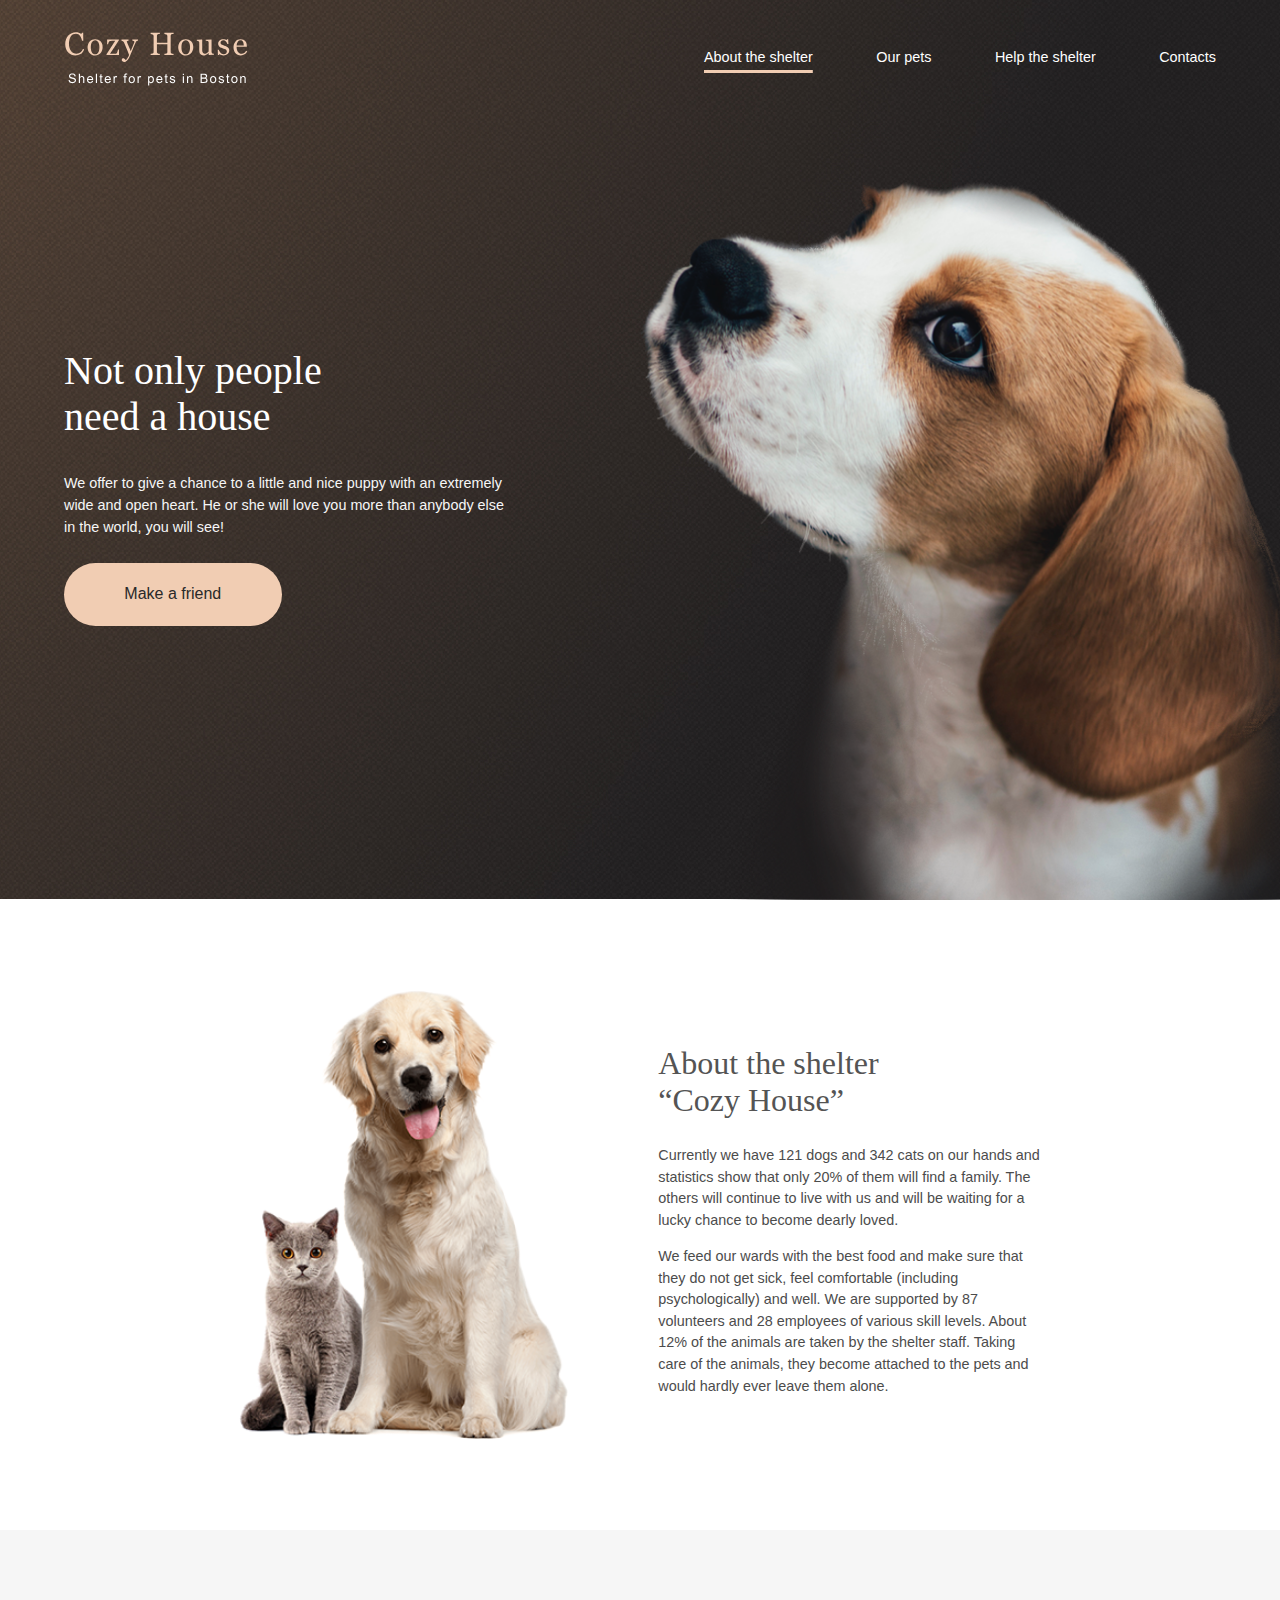
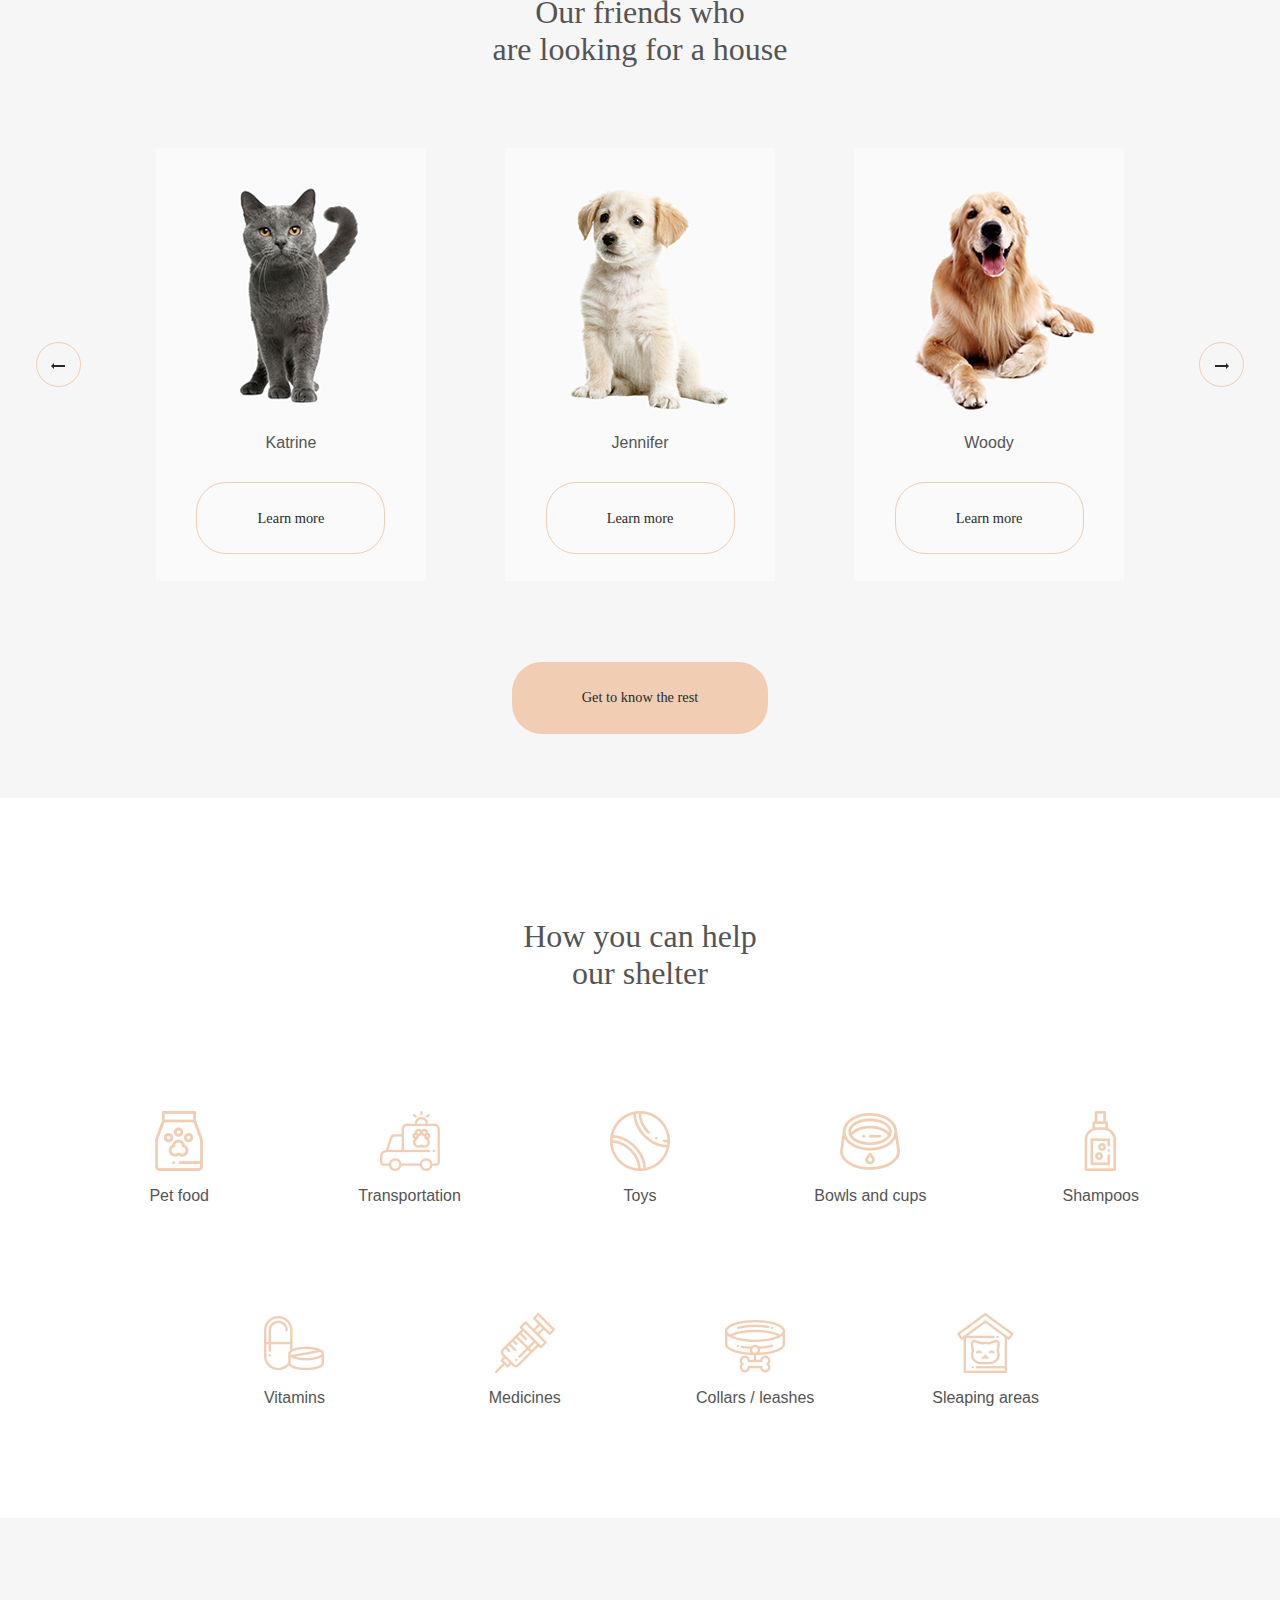
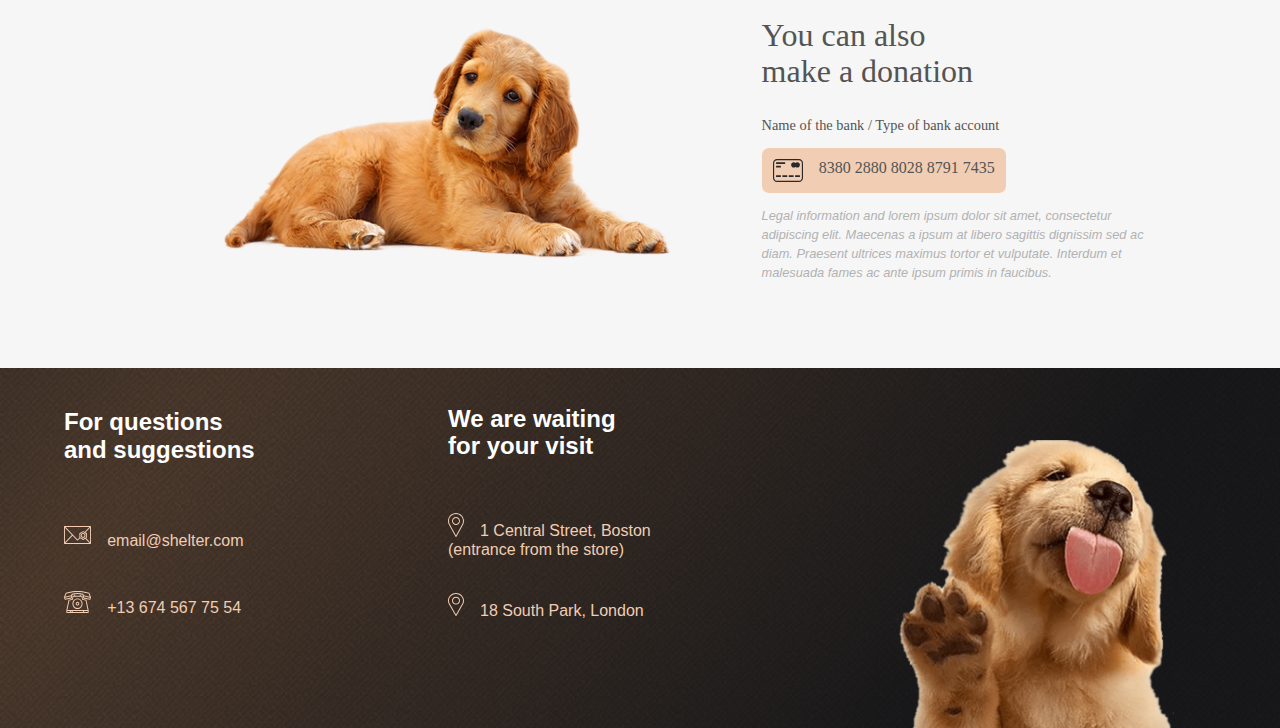
==== index.html @ ba0313e9 "feat: add page pet (Sun, Mar 26, 14:10:00 PM)" ====
<!DOCTYPE html>
<html lang="ru">

<head>
    <meta charset="UTF-8">
    <meta http-equiv="X-UA-Compatible" content="IE=edge">
    <meta name="viewport" content="width=device-width, initial-scale=1.0">
    <link rel="stylesheet" href="assets/style/normalize.css">
    <link rel="stylesheet" type="text/css" href="assets/style/style.css">
    <title>Shelter</title>
</head>

<body>
    <main class="main">
        <section class="main__section main__banner">
            <nav class="nav">
                <div class="nav__logo">
                    <object type="image/svg+xml" data="assets/img/Logo.svg" class="nav_img">
                        <img src="assets/img/Logo.png" alt="logo">
                    </object>
                </div>
                <div class="nav__menu_container">
                    <a class="nav__menu nav__menu_active" href="#about">About the shelter</a>
                    <a class="nav__menu" href="#pets">Our pets</a>
                    <a class="nav__menu" href="#help">Help the shelter</a>
                    <a class="nav__menu" href="#contacts">Contacts</a>
                </div>
            </nav>
            <img src="assets/img/start-screen-puppy.png" class="main__img_puppy" alt="puppy">
            <div class="main__banner_info">
                <h2 class="main__banner_title">Not only people <br>need a house</h2>
                <p class="main__banner_text">We offer to give a chance to a little and nice puppy with an extremely wide
                    and open heart. He or she will love you more than anybody else in the world, you will see!</p>
                <button class="main__banner_button">Make a friend</button>
            </div>
        </section>
        <section class="main__section main__about" id="about">
            <img src="assets/img/about-pets.png" class="main__img_pets" alt="pets">
            <div class="main__about_info">
                <h2 class="main__title main__about_title">About the shelter <br>“Cozy House”</h2>
                <p class="main__about_text">Currently we have 121 dogs and 342 cats on our hands and statistics show
                    that only 20% of them will find a family. The others will continue to live with us and will be
                    waiting for a lucky chance to become dearly loved.</p>
                <p class="main__about_text">We feed our wards with the best food and make sure that they do not get
                    sick, feel comfortable (including psychologically) and well. We are supported by 87 volunteers and
                    28 employees of various skill levels. About 12% of the animals are taken by the shelter staff.
                    Taking care of the animals, they become attached to the pets and would hardly ever leave them alone.
                </p>
            </div>
        </section>
        <section class="main__section main__friends" id="pets">
            <h2 class="main__title main__friends_title">Our friends who <br>are looking for a house</h2>
            <div class="main__friends_container">
                <button class="main__friends_arrow"><img src="assets/img/Arrow_left.svg" alt="arrow"></button>
                <div class="main__friends_card">
                    <img src="assets/img/pets-katrine.png" class="main__friends_img" alt="pet">
                    <p class="main__friends_name">Katrine</p>
                    <button class="main__friends_card_button">Learn more</button>
                </div>
                <div class="main__friends_card">
                    <img src="assets/img/pets-jennifer.png" class="main__friends_img" alt="pet">
                    <p class="main__friends_name">Jennifer</p>
                    <button class="main__friends_card_button">Learn more</button>
                </div>
                <div class="main__friends_card">
                    <img src="assets/img/pets-woody.png" class="main__friends_img" alt="pet">
                    <p class="main__friends_name">Woody</p>
                    <button class="main__friends_card_button">Learn more</button>
                </div>
                <button class="main__friends_arrow"><img src="assets/img/Arrow_right.svg" alt="arrow"></button>
            </div>
            <button class="main__friends_button">Get to know the rest</button>
        </section>
        <section class="main__section main__help" id="help">
            <h2 class="main__title main__help_title">How you can help <br>our shelter</h2>
            <div class="main__help_container">
                <div class="main__help_card">
                    <img src="assets/img/icon-pet-food.png" class="main__img_card" alt="icon">
                    <p>Pet food</p>
                </div>
                <div class="main__help_card">
                    <img src="assets/img/icon-transportation.png" class="main__img_card" alt="icon">
                    <p>Transportation</p>
                </div>
                <div class="main__help_card">
                    <img src="assets/img/icon-toys.png" class="main__img_card" alt="icon">
                    <p>Toys</p>
                </div>
                <div class="main__help_card">
                    <img src="assets/img/icon-bowls-and-cups.png" class="main__img_card" alt="icon">
                    <p>Bowls and cups</p>
                </div>
                <div class="main__help_card">
                    <img src="assets/img/icon-shampoos.png" class="main__img_card" alt="icon">
                    <p>Shampoos</p>
                </div>
                <div class="main__help_card">
                    <img src="assets/img/icon-vitamins.png" class="main__img_card" alt="icon">
                    <p>Vitamins</p>
                </div>
                <div class="main__help_card">
                    <img src="assets/img/medicines.png" class="main__img_card" alt="icon">
                    <p>Medicines</p>
                </div>
                <div class="main__help_card">
                    <img src="assets/img/collars-or-leashes.png" class="main__img_card" alt="icon">
                    <p>Collars / leashes</p>
                </div>
                <div class="main__help_card">
                    <img src="assets/img/sleeping-area.png" class="main__img_card" alt="icon">
                    <p>Sleaping areas</p>
                </div>
            </div>
        </section>
        <section class="main__section main__donation">
            <img src="assets/img/donation-dog.png" class="main__donation_img" alt="puppy">
            <div class="main__donation_info">
                <h2 class="main__title main__donation_title">You can also <br>make a donation</h2>
                <p class="main__donation_bank-info">Name of the bank / Type of bank account</p>
                <button class="main__donation_button"><img src="assets/img/credit-card.svg"
                        class="main__donation_button_img">8380 2880 8028 8791 7435</button>
                <p class="main__donation_text">Legal information and lorem ipsum dolor sit amet, consectetur adipiscing
                    elit. Maecenas a ipsum at libero sagittis dignissim sed ac diam. Praesent ultrices maximus tortor et
                    vulputate. Interdum et malesuada fames ac ante ipsum primis in faucibus.</p>
            </div>
        </section>

    </main>
    <footer class="footer" id="contacts">
        <div class="footer__container">
            <div class="footer__contacts">
                <h2 class="footer__title">For questions <br>and suggestions</h2>
                <div class="footer__contacts_email"><img src="assets/img/icon-email.svg" class="footer__icon"
                        alt="icon">email@shelter.com</div>
                <div class="footer__contacts_phone"><img src="assets/img/icon-phone.svg" class="footer__icon"
                        alt="icon">+13 674 567 75 54</div>
            </div>
            <div class="footer__address">
                <h2 class="footer__title">We are waiting <br>for your visit</h2>
                <div class="footer__address_email"><img src="assets/img/icon-marker.svg" class="footer__icon_marker"
                        alt="icon">1 Central Street, Boston <br>(entrance from the store)</div>
                <div class="footer__address_phone"><img src="assets/img/icon-marker.svg" class="footer__icon_marker"
                        alt="icon">18 South Park, London </div>
            </div>
        </div>
        <img src="assets/img/footer-puppy.png" class="footer__img" alt="puppy">
    </footer>

    <script src="app.js"></script>
</body>

</html>
---- assets/style/style.css ----
body {
    font-family: Arial, Georgia, sans-serif;
    color: #545454;
}

.nav {
    display: flex;
    justify-content: space-between;
    align-items: center;
    padding: 2% 5%;
    font-weight: 400;
    font-size: 0.9rem;
}

.nav__menu {
    color: #ffffff;
    text-decoration: none;
}

.nav__menu_active {
    text-decoration: underline;
    text-decoration-color: #f1cdb3;
    text-underline-offset: 0.5rem;
    text-decoration-thickness: 0.2rem;
}

.nav__menu_container {
    display: flex;
    width: 40vw;
    justify-content: space-between;
}

.main__banner {
    background-image: url("../img/start-screen-gradient-background.jpg");
    background-size: 100%;
    background-repeat: no-repeat;
    min-height: 100vh;
    position: relative;
}

.main__img_puppy {
    height: 80%;
    position: absolute;
    left: 50%;
    bottom: 0;
}

.main__banner_info {
    width: 35vw;
    margin-left: 5%;
    position: absolute;
    top: 35%;
}

.main__banner_title {
    color: #ffffff;
    font-family: Georgia, 'Times New Roman', Times, serif;
    font-weight: 400;
    font-size: 2.5rem;
}

.main__banner_text {
    color: #f6f6f6;
    font-weight: 400;
    font-size: 0.9rem;
    line-height: 1.5em;
    margin-bottom: 1.7em;
}

.main__banner_button {
    background-color: #f1cdb3;
    color: #292929;
    border-radius: 100px;
    border: none;
    width: 17vw;
    height: 7vh;
}

.main__about {
    min-height: 70vh;
    position: relative;
    color:#ffffff;
    display: flex;
    justify-content: center;
    align-items: center;
}

.main__title {
    font-family: Georgia, 'Times New Roman', Times, serif;
    font-weight: 400;
    font-size: 2rem;
    color: #545454;
}

.main__about_text {
    font-size: 0.9rem;
    line-height: 1.5em;
}

.main__img_pets {
    height: 50vh;
    margin-right: 7%;
}

.main__about_info {
    color: #4c4c4c;
    width: 30vw;
}

.main__friends {
    min-height: 90vh;
    background-color: #f6f6f6;
    width: 100vw;
    display: flex;
    flex-direction: column;
    justify-content: center;
    align-items: center;
}

.main__friends_container {
    display: flex;
justify-content: space-around;
align-items: center;
width: 100vw;
}

.main__friends_title {
    text-align: center;
    margin: 5%;
}

.main__friends_card {
    min-height: 30vh;
    background-color: #fafafa;
    display: flex;
    flex-direction: column;
    align-items: center;
    margin: 1.3% 0.3%;
}

.main__friends_card_button {
    margin-bottom: 10%;
    margin-top: 5%;
    background-color: #fafafa;
    border: 1px solid #f1cdb3;
    border-radius: 30px;
    width: 70%;
    height: 8vh;
    font-family: Georgia, 'Times New Roman', Times, serif;
    color: #292929;
    font-size: 0.9rem;
}

.main__friends_arrow {
background-color: #f6f6f6;
border: 1px solid #f1cdb3;
border-radius: 50%;
width: 45px;
height: 45px;
}

.main__friends_button {
    background-color: #f1cdb3;
    border: none;
    border-radius: 30px;
    width: 20%;
    height: 8vh;
    margin: 5%;
    font-family: Georgia, 'Times New Roman', Times, serif;
    color: #292929;
    font-size: 0.9rem;

}
.main__help {
    display: flex;
    justify-content: center;
    flex-direction: column;
    align-items: center;
    min-height: 80vh;
}
.main__help_container {
    display: flex;
    flex-wrap: wrap;
    justify-content: center;
    align-items: flex-end;
    width: 90vw;
    min-height: 45vh;
}

.main__help_title {
    text-align: center;
}
.main__help_card {
    display: flex;
    flex-direction: column;
    align-items: center;
    min-width: 20%;
}

.main__donation {
    min-height: 50vh;
    background-color: #f6f6f6;
    display: flex;
    justify-content: center;
    align-items: center;
}

.main__donation_img {
    width: 35vw;
    margin-right: 7%;
    margin: 7%;
}

.main__donation_bank-info {
    font-family: Georgia, 'Times New Roman', Times, serif;
    font-size: 0.9rem;
}
.main__donation_info {
    width: 30vw;
}

.main__donation_text {
    font-style: italic;
    color: #b2b2b2;
    font-size: 0.8rem;
    line-height: 1.2rem;
}
.main__donation_button {
    background-color: #f1cdb3;
    border: none;
    border-radius: 7px;
    font-family: Georgia, 'Times New Roman', Times, serif;
    color: #545454;
    display: flex;
    justify-content: center;
    align-self: center;
    padding: 0.7em 0.7em;
}

.main__donation_button_img {
    margin-right: 1em;
}

.footer {
    background-image: url("../img/footer-gradient-background.png");
    background-size: cover;
    background-repeat: no-repeat;
    min-height: 40vh;
    position: relative;
}

.footer__img {
    height: 80%;
    position: absolute;
    left: 70%;
    bottom: 0;
}

.footer__container {
    display: flex;
    align-items: flex-end;
    color:#f1cdb3;
}

.footer__contacts {
    width: 25vw;
    height: 30vh;
    display: flex;
    flex-direction: column;
    justify-content: space-around;
    margin-left: 5%;
    vertical-align: middle;
}

.footer__title {
    color: #ffffff;
}
.footer__address {
    width: 25vw;
    height: 30vh;
    display: flex;
    flex-direction: column;
    justify-content: space-around;
    margin-left: 5%;
}

.footer__icon {
    width: 1.7em;
    margin-right: 1rem;
}

.footer__icon_marker {
    width: 1em;
    margin-right: 1rem;
}


/* страница pet */
.main__section_pets{
    min-height: 180%;
    background-color: #f6f6f6;
    display: flex;
    flex-direction: column;
    justify-content: center;
    align-items: center;
}

.main__pets_title {
    text-align: center;
}

.main__friends_container_pets {
    flex-wrap: wrap;
    justify-content: space-around;
    align-content: space-between;
    height: 150%;
}

.main__buttons_container {
    margin: 4% auto 5%; 
}
.main__buttons_number {
    background-color: #f1cdb3;
}

.main__buttons_arrow {
    border: 1px solid #cdcdcd;
}
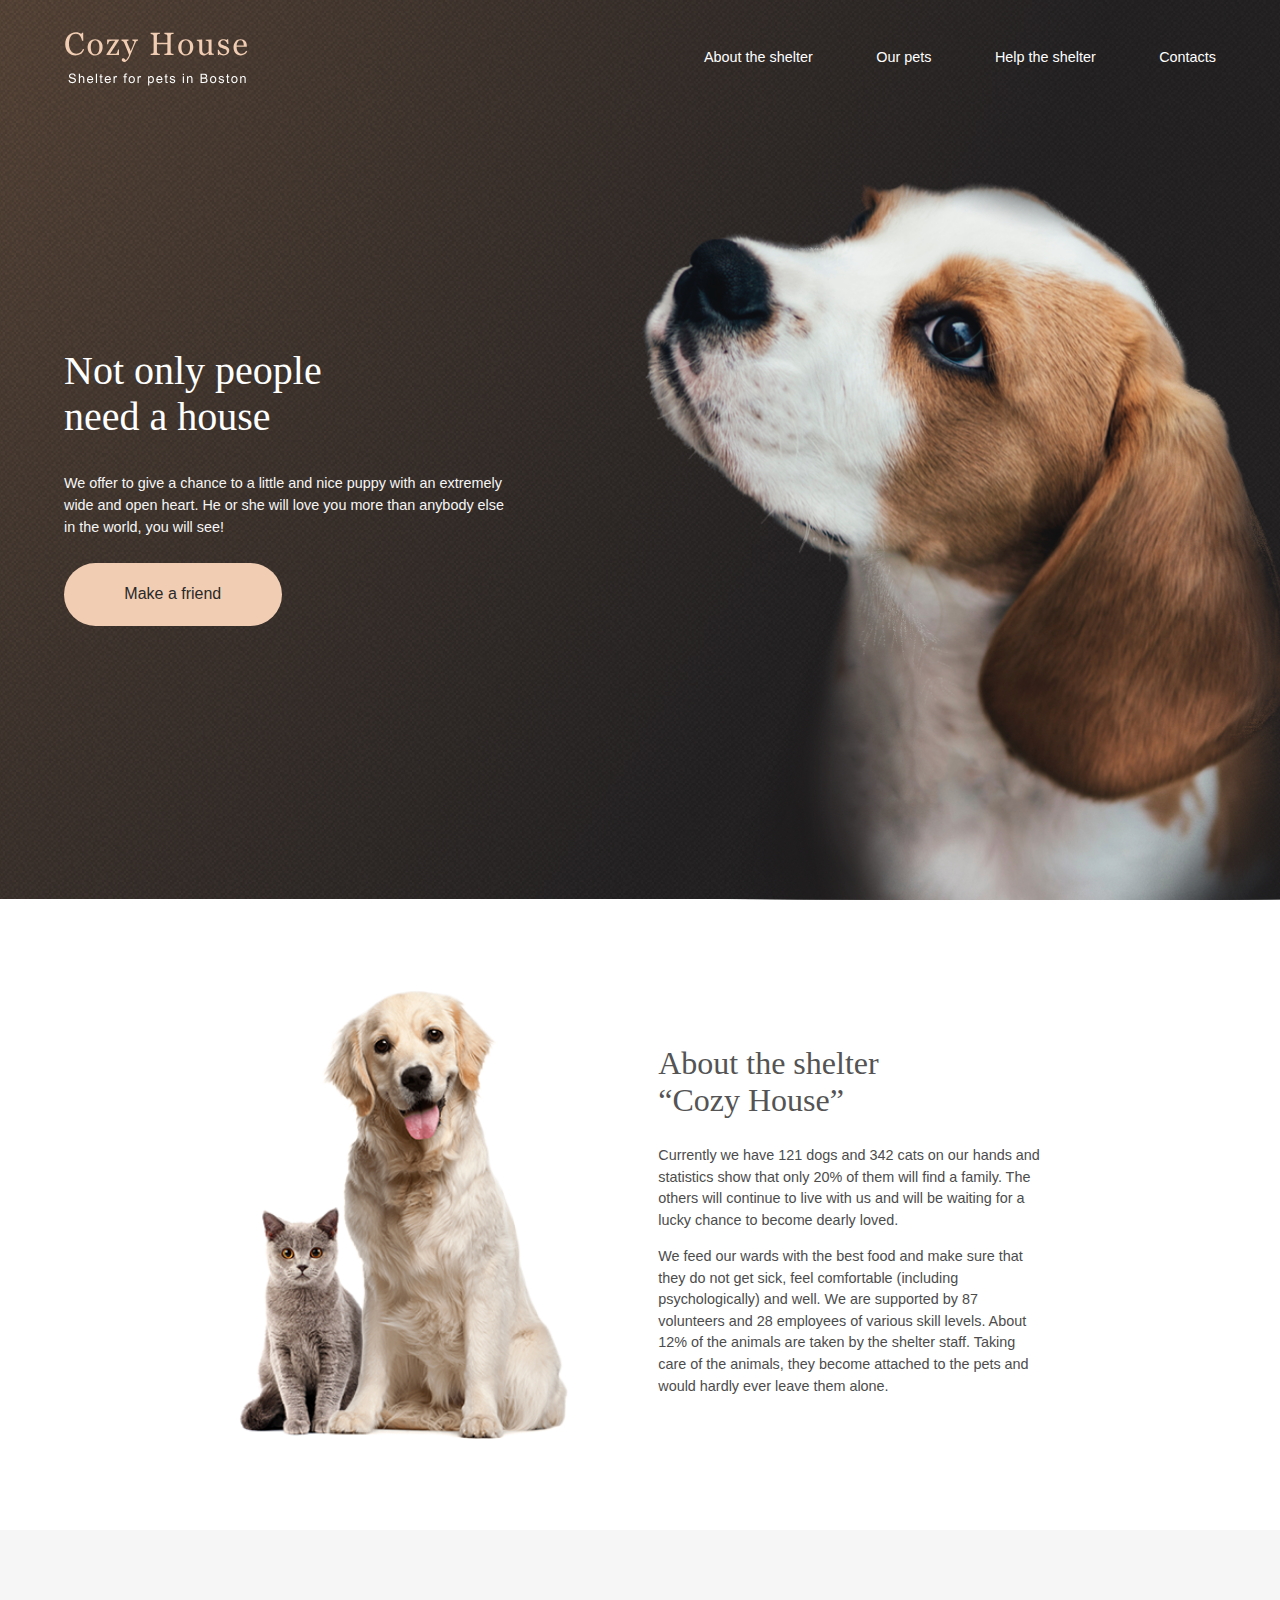
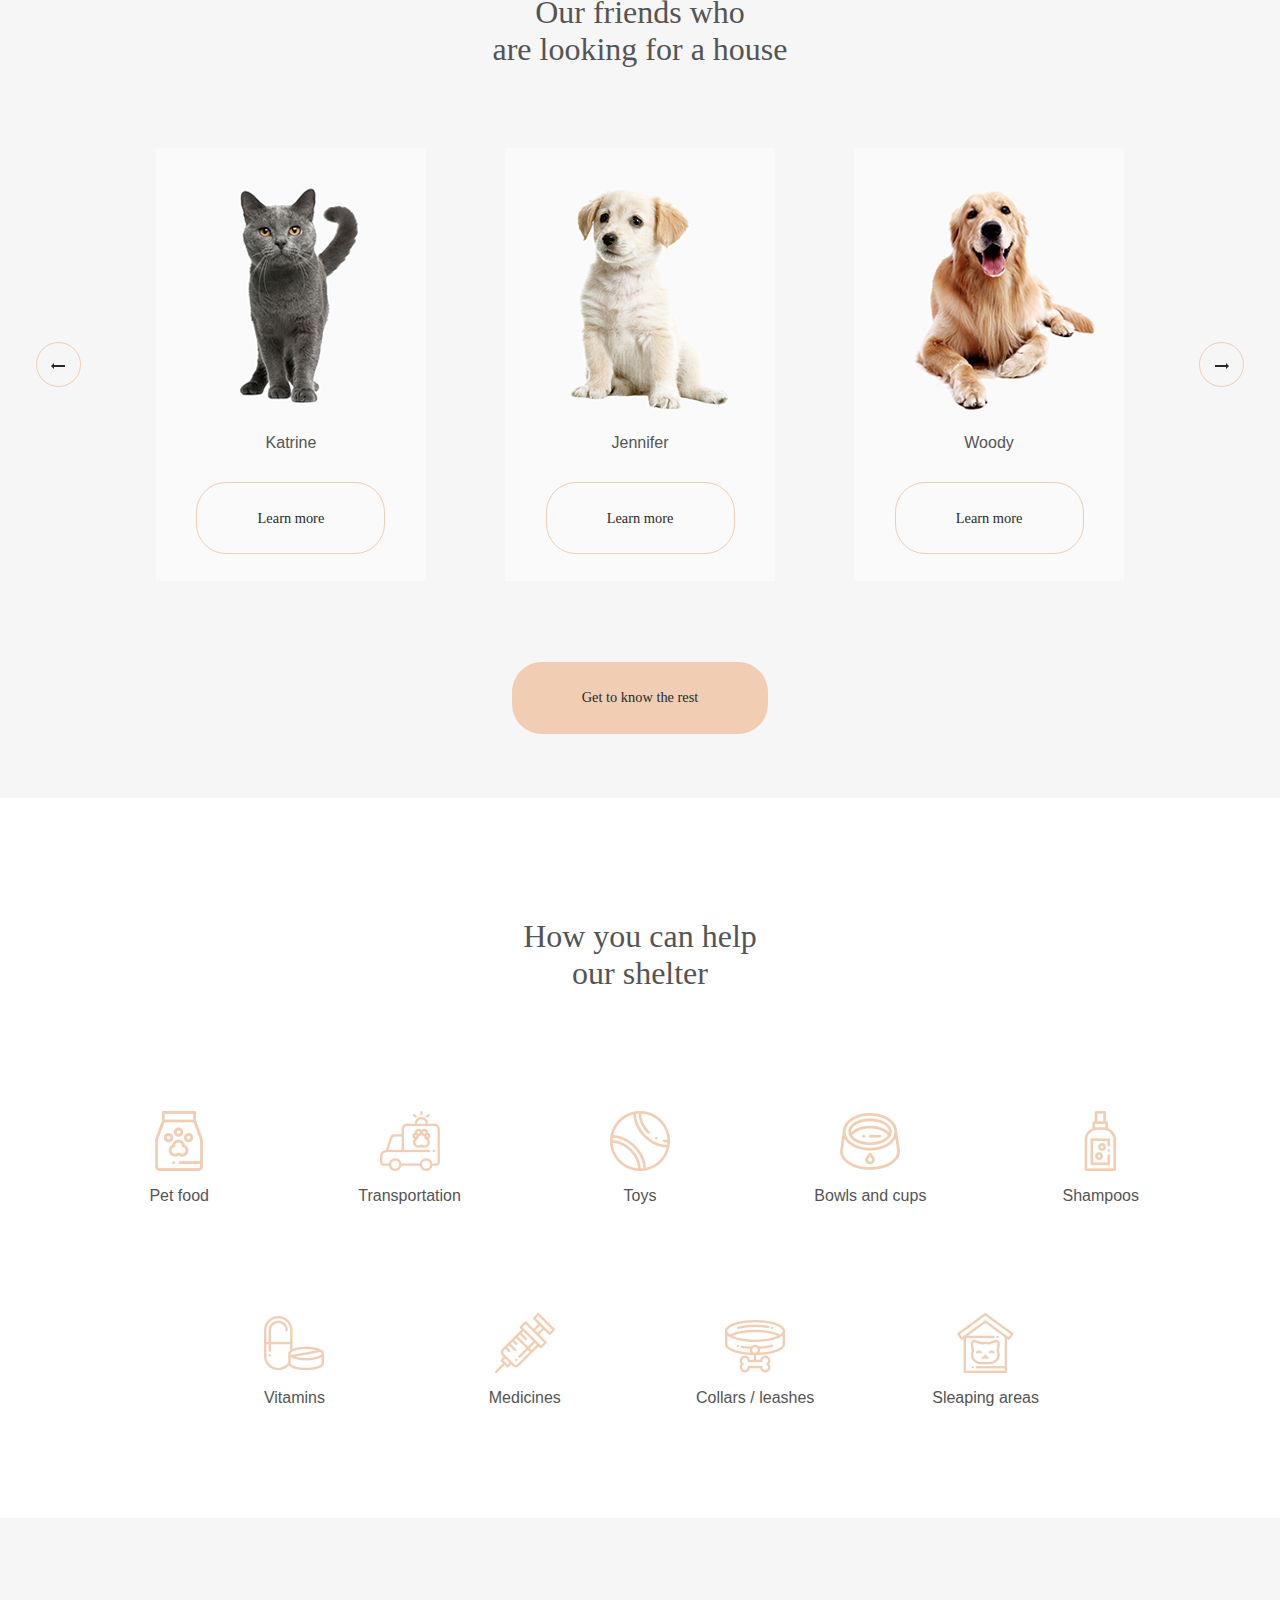
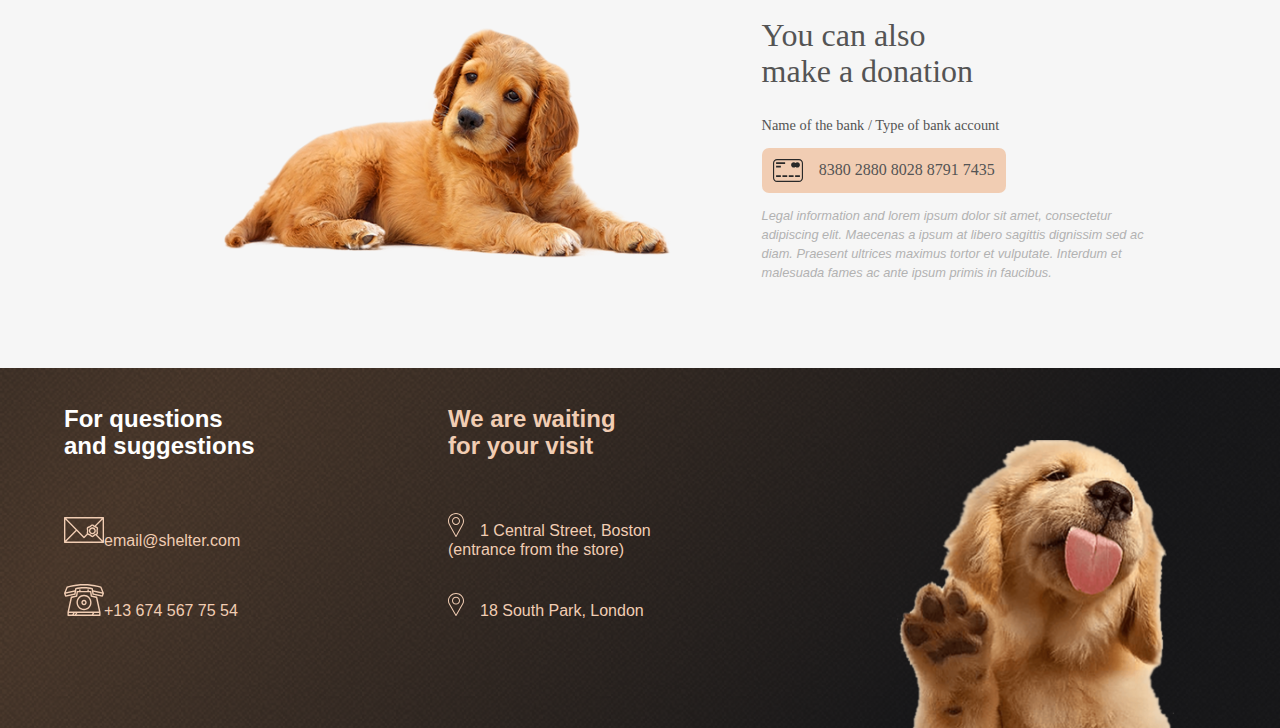
==== commit c3cf2b48: "feat: add sass files (Sun, Mar 26, 2023, 17:05:00 PM)" ====
--- a/index.html
+++ b/index.html
@@ -6,7 +6,8 @@
     <meta http-equiv="X-UA-Compatible" content="IE=edge">
     <meta name="viewport" content="width=device-width, initial-scale=1.0">
     <link rel="stylesheet" href="assets/style/normalize.css">
-    <link rel="stylesheet" type="text/css" href="assets/style/style.css">
+    <!-- <link rel="stylesheet" type="text/css" href="assets/style/style.css"> -->
+    <link rel="stylesheet" type="text/css" href="assets/style/css/scss/main.css">
     <title>Shelter</title>
 </head>
 
--- a/assets/style/style.css
+++ b/assets/style/style.css
@@ -1,9 +1,9 @@
-body {
+/* body {
     font-family: Arial, Georgia, sans-serif;
     color: #545454;
-}
-
-.nav {
+} */
+
+/* .nav {
     display: flex;
     justify-content: space-between;
     align-items: center;
@@ -28,9 +28,9 @@
     display: flex;
     width: 40vw;
     justify-content: space-between;
-}
-
-.main__banner {
+} */
+
+/* .main__banner {
     background-image: url("../img/start-screen-gradient-background.jpg");
     background-size: 100%;
     background-repeat: no-repeat;
@@ -239,9 +239,9 @@
 
 .main__donation_button_img {
     margin-right: 1em;
-}
-
-.footer {
+} */
+
+/* .footer {
     background-image: url("../img/footer-gradient-background.png");
     background-size: cover;
     background-repeat: no-repeat;
@@ -293,7 +293,7 @@
     width: 1em;
     margin-right: 1rem;
 }
-
+ */
 
 /* страница pet */
 .main__section_pets{
--- a/assets/style/css/scss/main.css
+++ b/assets/style/css/scss/main.css
@@ -0,0 +1,390 @@
+.nav {
+  display: -webkit-box;
+  display: -ms-flexbox;
+  display: flex;
+  -webkit-box-pack: justify;
+      -ms-flex-pack: justify;
+          justify-content: space-between;
+  -webkit-box-align: center;
+      -ms-flex-align: center;
+          align-items: center;
+  padding: 2% 5%;
+  font-weight: 400;
+  font-size: 0.9rem;
+}
+
+.nav .nav__menu {
+  color: #ffffff;
+  text-decoration: none;
+}
+
+.nav .nav__menu .nav__menu_active {
+  text-decoration: underline;
+  -webkit-text-decoration-color: #f1cdb3;
+          text-decoration-color: #f1cdb3;
+  text-underline-offset: 0.5rem;
+  text-decoration-thickness: 0.2rem;
+}
+
+.nav .nav__menu_container {
+  display: -webkit-box;
+  display: -ms-flexbox;
+  display: flex;
+  width: 40vw;
+  -webkit-box-pack: justify;
+      -ms-flex-pack: justify;
+          justify-content: space-between;
+}
+
+.footer {
+  background-image: url("../../../img/footer-gradient-background.png");
+  background-size: cover;
+  background-repeat: no-repeat;
+  min-height: 40vh;
+  position: relative;
+}
+
+.footer .footer__img {
+  height: 80%;
+  position: absolute;
+  left: 70%;
+  bottom: 0;
+}
+
+.footer .footer__container {
+  display: -webkit-box;
+  display: -ms-flexbox;
+  display: flex;
+  -webkit-box-align: end;
+      -ms-flex-align: end;
+          align-items: flex-end;
+  color: #f1cdb3;
+}
+
+.footer .footer__container .footer__contacts {
+  width: 25vw;
+  height: 30vh;
+  display: -webkit-box;
+  display: -ms-flexbox;
+  display: flex;
+  -webkit-box-orient: vertical;
+  -webkit-box-direction: normal;
+      -ms-flex-direction: column;
+          flex-direction: column;
+  -ms-flex-pack: distribute;
+      justify-content: space-around;
+  margin-left: 5%;
+  vertical-align: middle;
+}
+
+.footer .footer__container .footer__contacts .footer__title {
+  color: #ffffff;
+}
+
+.footer .footer__container .footer__address {
+  width: 25vw;
+  height: 30vh;
+  display: -webkit-box;
+  display: -ms-flexbox;
+  display: flex;
+  -webkit-box-orient: vertical;
+  -webkit-box-direction: normal;
+      -ms-flex-direction: column;
+          flex-direction: column;
+  -ms-flex-pack: distribute;
+      justify-content: space-around;
+  margin-left: 5%;
+}
+
+.footer .footer__container .footer__address .footer__icon {
+  width: 1.7em;
+  margin-right: 1rem;
+}
+
+.footer .footer__container .footer__address .footer__icon_marker {
+  width: 1em;
+  margin-right: 1rem;
+}
+
+body {
+  font-family: Arial, Helvetica, sans-serif;
+  color: #545454;
+}
+
+.main__banner {
+  background-image: url("../../../img/start-screen-gradient-background.jpg");
+  background-size: 100%;
+  background-repeat: no-repeat;
+  min-height: 100vh;
+  position: relative;
+}
+
+.main__img_puppy {
+  height: 80%;
+  position: absolute;
+  left: 50%;
+  bottom: 0;
+}
+
+.main__banner_info {
+  width: 35vw;
+  margin-left: 5%;
+  position: absolute;
+  top: 35%;
+}
+
+.main__banner_title {
+  color: #ffffff;
+  font-family: Georgia, "Times New Roman", Times, serif;
+  font-weight: 400;
+  font-size: 2.5rem;
+}
+
+.main__banner_text {
+  color: #f6f6f6;
+  font-weight: 400;
+  font-size: 0.9rem;
+  line-height: 1.5em;
+  margin-bottom: 1.7em;
+}
+
+.main__banner_button {
+  background-color: #f1cdb3;
+  color: #292929;
+  border-radius: 100px;
+  border: none;
+  width: 17vw;
+  height: 7vh;
+}
+
+.main__about {
+  min-height: 70vh;
+  position: relative;
+  color: #ffffff;
+  display: -webkit-box;
+  display: -ms-flexbox;
+  display: flex;
+  -webkit-box-pack: center;
+      -ms-flex-pack: center;
+          justify-content: center;
+  -webkit-box-align: center;
+      -ms-flex-align: center;
+          align-items: center;
+}
+
+.main__title {
+  font-family: Georgia, "Times New Roman", Times, serif;
+  font-weight: 400;
+  font-size: 2rem;
+  color: #545454;
+}
+
+.main__about_text {
+  font-size: 0.9rem;
+  line-height: 1.5em;
+}
+
+.main__img_pets {
+  height: 50vh;
+  margin-right: 7%;
+}
+
+.main__about_info {
+  color: #4c4c4c;
+  width: 30vw;
+}
+
+.main__friends {
+  min-height: 90vh;
+  background-color: #f6f6f6;
+  width: 100vw;
+  display: -webkit-box;
+  display: -ms-flexbox;
+  display: flex;
+  -webkit-box-pack: center;
+      -ms-flex-pack: center;
+          justify-content: center;
+  -webkit-box-align: center;
+      -ms-flex-align: center;
+          align-items: center;
+  -webkit-box-orient: vertical;
+  -webkit-box-direction: normal;
+      -ms-flex-direction: column;
+          flex-direction: column;
+}
+
+.main__friends_container {
+  display: -webkit-box;
+  display: -ms-flexbox;
+  display: flex;
+  -ms-flex-pack: distribute;
+      justify-content: space-around;
+  -webkit-box-align: center;
+      -ms-flex-align: center;
+          align-items: center;
+  width: 100vw;
+}
+
+.main__friends_title {
+  text-align: center;
+  margin: 5%;
+}
+
+.main__friends_card {
+  min-height: 30vh;
+  background-color: #fafafa;
+  display: -webkit-box;
+  display: -ms-flexbox;
+  display: flex;
+  -webkit-box-orient: vertical;
+  -webkit-box-direction: normal;
+      -ms-flex-direction: column;
+          flex-direction: column;
+  -webkit-box-align: center;
+      -ms-flex-align: center;
+          align-items: center;
+  margin: 1.3% 0.3%;
+}
+
+.main__friends_card_button {
+  margin-bottom: 10%;
+  margin-top: 5%;
+  background-color: #fafafa;
+  border: 1px solid #f1cdb3;
+  border-radius: 30px;
+  width: 70%;
+  height: 8vh;
+  font-family: Georgia, "Times New Roman", Times, serif;
+  color: #292929;
+  font-size: 0.9rem;
+}
+
+.main__friends_arrow {
+  background-color: #f6f6f6;
+  border: 1px solid #f1cdb3;
+  border-radius: 50%;
+  width: 45px;
+  height: 45px;
+}
+
+.main__friends_button {
+  background-color: #f1cdb3;
+  border: none;
+  border-radius: 30px;
+  width: 20%;
+  height: 8vh;
+  margin: 5%;
+  font-family: Georgia, "Times New Roman", Times, serif;
+  color: #292929;
+  font-size: 0.9rem;
+}
+
+.main__help {
+  display: -webkit-box;
+  display: -ms-flexbox;
+  display: flex;
+  -webkit-box-pack: center;
+      -ms-flex-pack: center;
+          justify-content: center;
+  -webkit-box-align: center;
+      -ms-flex-align: center;
+          align-items: center;
+  -webkit-box-orient: vertical;
+  -webkit-box-direction: normal;
+      -ms-flex-direction: column;
+          flex-direction: column;
+  min-height: 80vh;
+}
+
+.main__help_container {
+  display: -webkit-box;
+  display: -ms-flexbox;
+  display: flex;
+  -ms-flex-wrap: wrap;
+      flex-wrap: wrap;
+  -webkit-box-pack: center;
+      -ms-flex-pack: center;
+          justify-content: center;
+  -webkit-box-align: end;
+      -ms-flex-align: end;
+          align-items: flex-end;
+  width: 90vw;
+  min-height: 45vh;
+}
+
+.main__help_title {
+  text-align: center;
+}
+
+.main__help_card {
+  display: -webkit-box;
+  display: -ms-flexbox;
+  display: flex;
+  -webkit-box-orient: vertical;
+  -webkit-box-direction: normal;
+      -ms-flex-direction: column;
+          flex-direction: column;
+  -webkit-box-align: center;
+      -ms-flex-align: center;
+          align-items: center;
+  min-width: 20%;
+}
+
+.main__donation {
+  min-height: 50vh;
+  background-color: #f6f6f6;
+  display: -webkit-box;
+  display: -ms-flexbox;
+  display: flex;
+  -webkit-box-pack: center;
+      -ms-flex-pack: center;
+          justify-content: center;
+  -webkit-box-align: center;
+      -ms-flex-align: center;
+          align-items: center;
+}
+
+.main__donation_img {
+  width: 35vw;
+  margin-right: 7%;
+  margin: 7%;
+}
+
+.main__donation_bank-info {
+  font-family: Georgia, "Times New Roman", Times, serif;
+  font-size: 0.9rem;
+}
+
+.main__donation_info {
+  width: 30vw;
+}
+
+.main__donation_text {
+  font-style: italic;
+  color: #b2b2b2;
+  font-size: 0.8rem;
+  line-height: 1.2rem;
+}
+
+.main__donation_button {
+  background-color: #f1cdb3;
+  border: none;
+  border-radius: 7px;
+  padding: 0.7em 0.7em;
+  font-family: Georgia, "Times New Roman", Times, serif;
+  color: #545454;
+  display: -webkit-box;
+  display: -ms-flexbox;
+  display: flex;
+  -webkit-box-pack: center;
+      -ms-flex-pack: center;
+          justify-content: center;
+  -webkit-box-align: center;
+      -ms-flex-align: center;
+          align-items: center;
+}
+
+.main__donation_button_img {
+  margin-right: 1em;
+}
+/*# sourceMappingURL=main.css.map */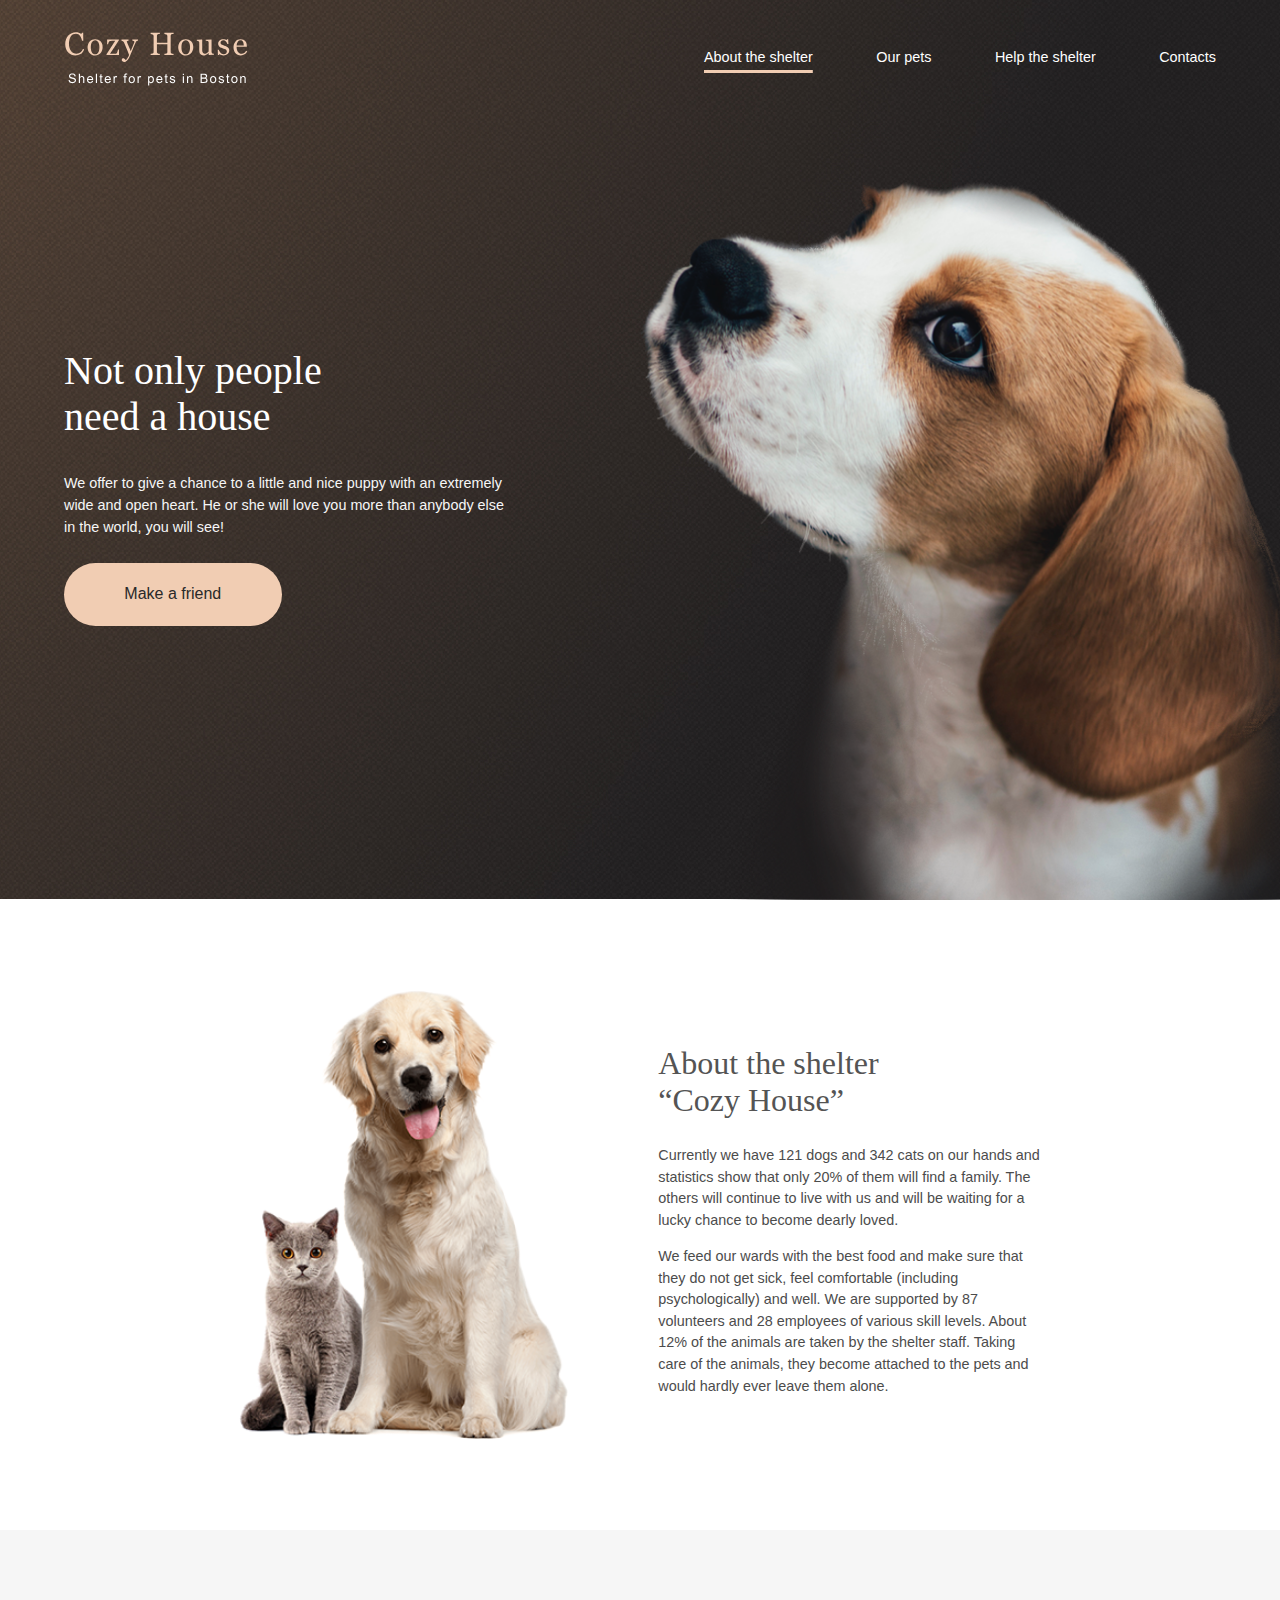
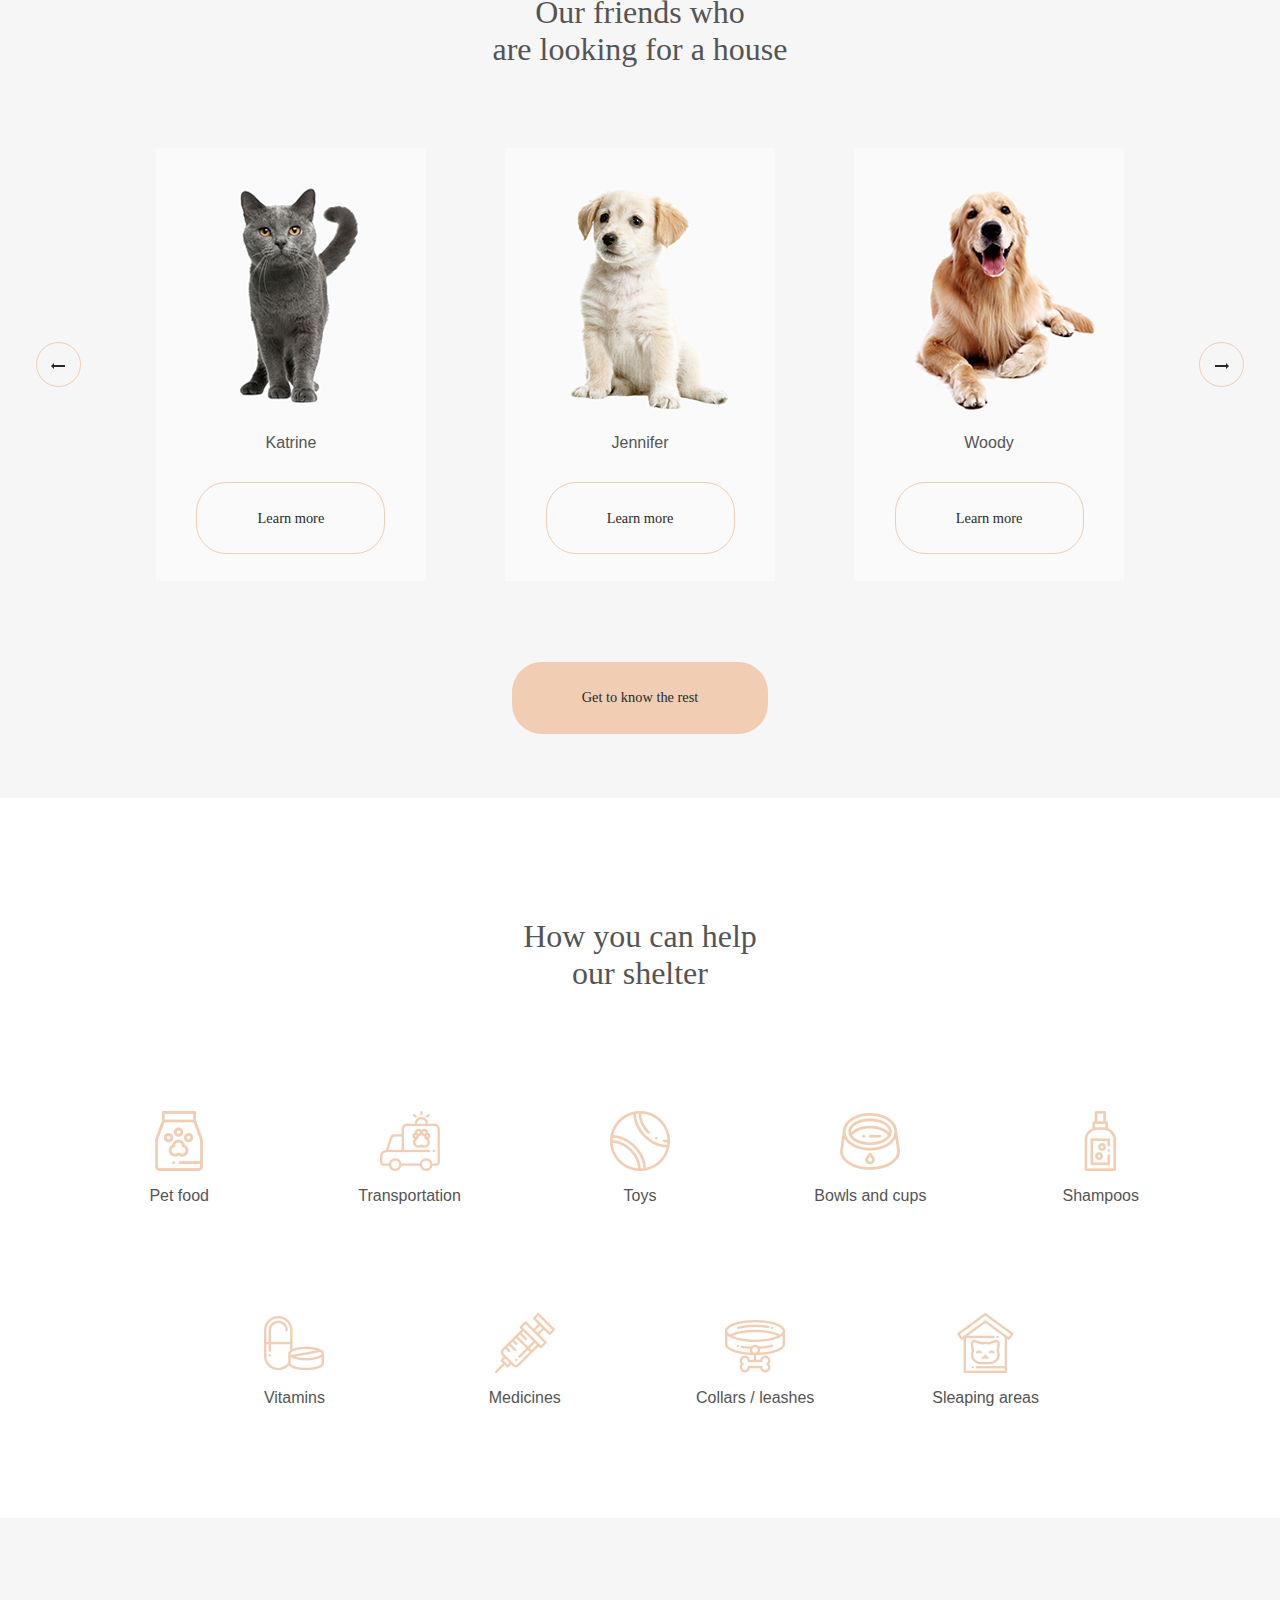
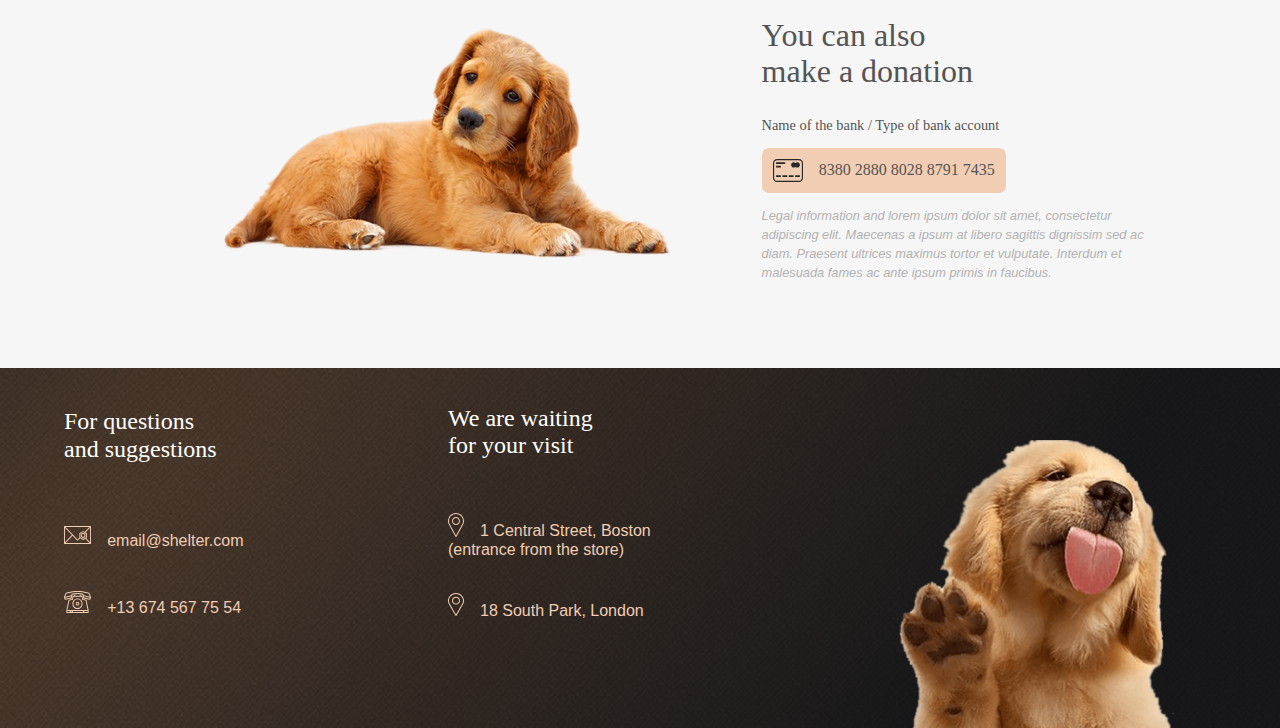
==== commit 0fc20ca4: "feat: fix styles (Sun, Mar 26, 2023, 17:48:00 PM)" ====
--- a/index.html
+++ b/index.html
@@ -5,8 +5,6 @@
     <meta charset="UTF-8">
     <meta http-equiv="X-UA-Compatible" content="IE=edge">
     <meta name="viewport" content="width=device-width, initial-scale=1.0">
-    <link rel="stylesheet" href="assets/style/normalize.css">
-    <!-- <link rel="stylesheet" type="text/css" href="assets/style/style.css"> -->
     <link rel="stylesheet" type="text/css" href="assets/style/css/scss/main.css">
     <title>Shelter</title>
 </head>
--- a/assets/style/css/scss/main.css
+++ b/assets/style/css/scss/main.css
@@ -1,3 +1,346 @@
+/*! normalize.css v8.0.1 | MIT License | github.com/necolas/normalize.css */
+/* Document
+   ========================================================================== */
+/**
+ * 1. Correct the line height in all browsers.
+ * 2. Prevent adjustments of font size after orientation changes in iOS.
+ */
+html {
+  line-height: 1.15;
+  /* 1 */
+  -webkit-text-size-adjust: 100%;
+  /* 2 */
+}
+
+/* Sections
+     ========================================================================== */
+/**
+   * Remove the margin in all browsers.
+   */
+body {
+  margin: 0;
+}
+
+/**
+   * Render the `main` element consistently in IE.
+   */
+main {
+  display: block;
+}
+
+/**
+   * Correct the font size and margin on `h1` elements within `section` and
+   * `article` contexts in Chrome, Firefox, and Safari.
+   */
+h1 {
+  font-size: 2em;
+  margin: 0.67em 0;
+}
+
+/* Grouping content
+     ========================================================================== */
+/**
+   * 1. Add the correct box sizing in Firefox.
+   * 2. Show the overflow in Edge and IE.
+   */
+hr {
+  -webkit-box-sizing: content-box;
+          box-sizing: content-box;
+  /* 1 */
+  height: 0;
+  /* 1 */
+  overflow: visible;
+  /* 2 */
+}
+
+/**
+   * 1. Correct the inheritance and scaling of font size in all browsers.
+   * 2. Correct the odd `em` font sizing in all browsers.
+   */
+pre {
+  font-family: monospace, monospace;
+  /* 1 */
+  font-size: 1em;
+  /* 2 */
+}
+
+/* Text-level semantics
+     ========================================================================== */
+/**
+   * Remove the gray background on active links in IE 10.
+   */
+a {
+  background-color: transparent;
+}
+
+/**
+   * 1. Remove the bottom border in Chrome 57-
+   * 2. Add the correct text decoration in Chrome, Edge, IE, Opera, and Safari.
+   */
+abbr[title] {
+  border-bottom: none;
+  /* 1 */
+  text-decoration: underline;
+  /* 2 */
+  -webkit-text-decoration: underline dotted;
+          text-decoration: underline dotted;
+  /* 2 */
+}
+
+/**
+   * Add the correct font weight in Chrome, Edge, and Safari.
+   */
+b,
+strong {
+  font-weight: bolder;
+}
+
+/**
+   * 1. Correct the inheritance and scaling of font size in all browsers.
+   * 2. Correct the odd `em` font sizing in all browsers.
+   */
+code,
+kbd,
+samp {
+  font-family: monospace, monospace;
+  /* 1 */
+  font-size: 1em;
+  /* 2 */
+}
+
+/**
+   * Add the correct font size in all browsers.
+   */
+small {
+  font-size: 80%;
+}
+
+/**
+   * Prevent `sub` and `sup` elements from affecting the line height in
+   * all browsers.
+   */
+sub,
+sup {
+  font-size: 75%;
+  line-height: 0;
+  position: relative;
+  vertical-align: baseline;
+}
+
+sub {
+  bottom: -0.25em;
+}
+
+sup {
+  top: -0.5em;
+}
+
+/* Embedded content
+     ========================================================================== */
+/**
+   * Remove the border on images inside links in IE 10.
+   */
+img {
+  border-style: none;
+}
+
+/* Forms
+     ========================================================================== */
+/**
+   * 1. Change the font styles in all browsers.
+   * 2. Remove the margin in Firefox and Safari.
+   */
+button,
+input,
+optgroup,
+select,
+textarea {
+  font-family: inherit;
+  /* 1 */
+  font-size: 100%;
+  /* 1 */
+  line-height: 1.15;
+  /* 1 */
+  margin: 0;
+  /* 2 */
+}
+
+/**
+   * Show the overflow in IE.
+   * 1. Show the overflow in Edge.
+   */
+button,
+input {
+  /* 1 */
+  overflow: visible;
+}
+
+/**
+   * Remove the inheritance of text transform in Edge, Firefox, and IE.
+   * 1. Remove the inheritance of text transform in Firefox.
+   */
+button,
+select {
+  /* 1 */
+  text-transform: none;
+}
+
+/**
+   * Correct the inability to style clickable types in iOS and Safari.
+   */
+button,
+[type="button"],
+[type="reset"],
+[type="submit"] {
+  -webkit-appearance: button;
+}
+
+/**
+   * Remove the inner border and padding in Firefox.
+   */
+button::-moz-focus-inner,
+[type="button"]::-moz-focus-inner,
+[type="reset"]::-moz-focus-inner,
+[type="submit"]::-moz-focus-inner {
+  border-style: none;
+  padding: 0;
+}
+
+/**
+   * Restore the focus styles unset by the previous rule.
+   */
+button:-moz-focusring,
+[type="button"]:-moz-focusring,
+[type="reset"]:-moz-focusring,
+[type="submit"]:-moz-focusring {
+  outline: 1px dotted ButtonText;
+}
+
+/**
+   * Correct the padding in Firefox.
+   */
+fieldset {
+  padding: 0.35em 0.75em 0.625em;
+}
+
+/**
+   * 1. Correct the text wrapping in Edge and IE.
+   * 2. Correct the color inheritance from `fieldset` elements in IE.
+   * 3. Remove the padding so developers are not caught out when they zero out
+   *    `fieldset` elements in all browsers.
+   */
+legend {
+  -webkit-box-sizing: border-box;
+          box-sizing: border-box;
+  /* 1 */
+  color: inherit;
+  /* 2 */
+  display: table;
+  /* 1 */
+  max-width: 100%;
+  /* 1 */
+  padding: 0;
+  /* 3 */
+  white-space: normal;
+  /* 1 */
+}
+
+/**
+   * Add the correct vertical alignment in Chrome, Firefox, and Opera.
+   */
+progress {
+  vertical-align: baseline;
+}
+
+/**
+   * Remove the default vertical scrollbar in IE 10+.
+   */
+textarea {
+  overflow: auto;
+}
+
+/**
+   * 1. Add the correct box sizing in IE 10.
+   * 2. Remove the padding in IE 10.
+   */
+[type="checkbox"],
+[type="radio"] {
+  -webkit-box-sizing: border-box;
+          box-sizing: border-box;
+  /* 1 */
+  padding: 0;
+  /* 2 */
+}
+
+/**
+   * Correct the cursor style of increment and decrement buttons in Chrome.
+   */
+[type="number"]::-webkit-inner-spin-button,
+[type="number"]::-webkit-outer-spin-button {
+  height: auto;
+}
+
+/**
+   * 1. Correct the odd appearance in Chrome and Safari.
+   * 2. Correct the outline style in Safari.
+   */
+[type="search"] {
+  -webkit-appearance: textfield;
+  /* 1 */
+  outline-offset: -2px;
+  /* 2 */
+}
+
+/**
+   * Remove the inner padding in Chrome and Safari on macOS.
+   */
+[type="search"]::-webkit-search-decoration {
+  -webkit-appearance: none;
+}
+
+/**
+   * 1. Correct the inability to style clickable types in iOS and Safari.
+   * 2. Change font properties to `inherit` in Safari.
+   */
+::-webkit-file-upload-button {
+  -webkit-appearance: button;
+  /* 1 */
+  font: inherit;
+  /* 2 */
+}
+
+/* Interactive
+     ========================================================================== */
+/*
+   * Add the correct display in Edge, IE 10+, and Firefox.
+   */
+details {
+  display: block;
+}
+
+/*
+   * Add the correct display in all browsers.
+   */
+summary {
+  display: list-item;
+}
+
+/* Misc
+     ========================================================================== */
+/**
+   * Add the correct display in IE 10+.
+   */
+template {
+  display: none;
+}
+
+/**
+   * Add the correct display in IE 10.
+   */
+[hidden] {
+  display: none;
+}
+
 .nav {
   display: -webkit-box;
   display: -ms-flexbox;
@@ -18,7 +361,12 @@
   text-decoration: none;
 }
 
-.nav .nav__menu .nav__menu_active {
+.nav .nav__menu_dark {
+  color: #545454;
+  text-decoration: none;
+}
+
+.nav .nav__menu_active {
   text-decoration: underline;
   -webkit-text-decoration-color: #f1cdb3;
           text-decoration-color: #f1cdb3;
@@ -77,8 +425,10 @@
   vertical-align: middle;
 }
 
-.footer .footer__container .footer__contacts .footer__title {
+.footer .footer__container .footer__title {
   color: #ffffff;
+  font-family: Georgia, "Times New Roman", Times, serif;
+  font-weight: 400;
 }
 
 .footer .footer__container .footer__address {
@@ -96,12 +446,12 @@
   margin-left: 5%;
 }
 
-.footer .footer__container .footer__address .footer__icon {
+.footer .footer__container .footer__icon {
   width: 1.7em;
   margin-right: 1rem;
 }
 
-.footer .footer__container .footer__address .footer__icon_marker {
+.footer .footer__container .footer__icon_marker {
   width: 1em;
   margin-right: 1rem;
 }
@@ -387,4 +737,48 @@
 .main__donation_button_img {
   margin-right: 1em;
 }
+
+.main__section_pets {
+  min-height: 180%;
+  background-color: #f6f6f6;
+  display: -webkit-box;
+  display: -ms-flexbox;
+  display: flex;
+  -webkit-box-pack: center;
+      -ms-flex-pack: center;
+          justify-content: center;
+  -webkit-box-align: center;
+      -ms-flex-align: center;
+          align-items: center;
+  -webkit-box-orient: vertical;
+  -webkit-box-direction: normal;
+      -ms-flex-direction: column;
+          flex-direction: column;
+}
+
+.main__pets_title {
+  text-align: center;
+}
+
+.main__friends_container_pets {
+  -ms-flex-wrap: wrap;
+      flex-wrap: wrap;
+  -ms-flex-pack: distribute;
+      justify-content: space-around;
+  -ms-flex-line-pack: justify;
+      align-content: space-between;
+  height: 150%;
+}
+
+.main__buttons_container {
+  margin: 4% auto 5%;
+}
+
+.main__buttons_number {
+  background-color: #f1cdb3;
+}
+
+.main__buttons_arrow {
+  border: 1px solid #cdcdcd;
+}
 /*# sourceMappingURL=main.css.map */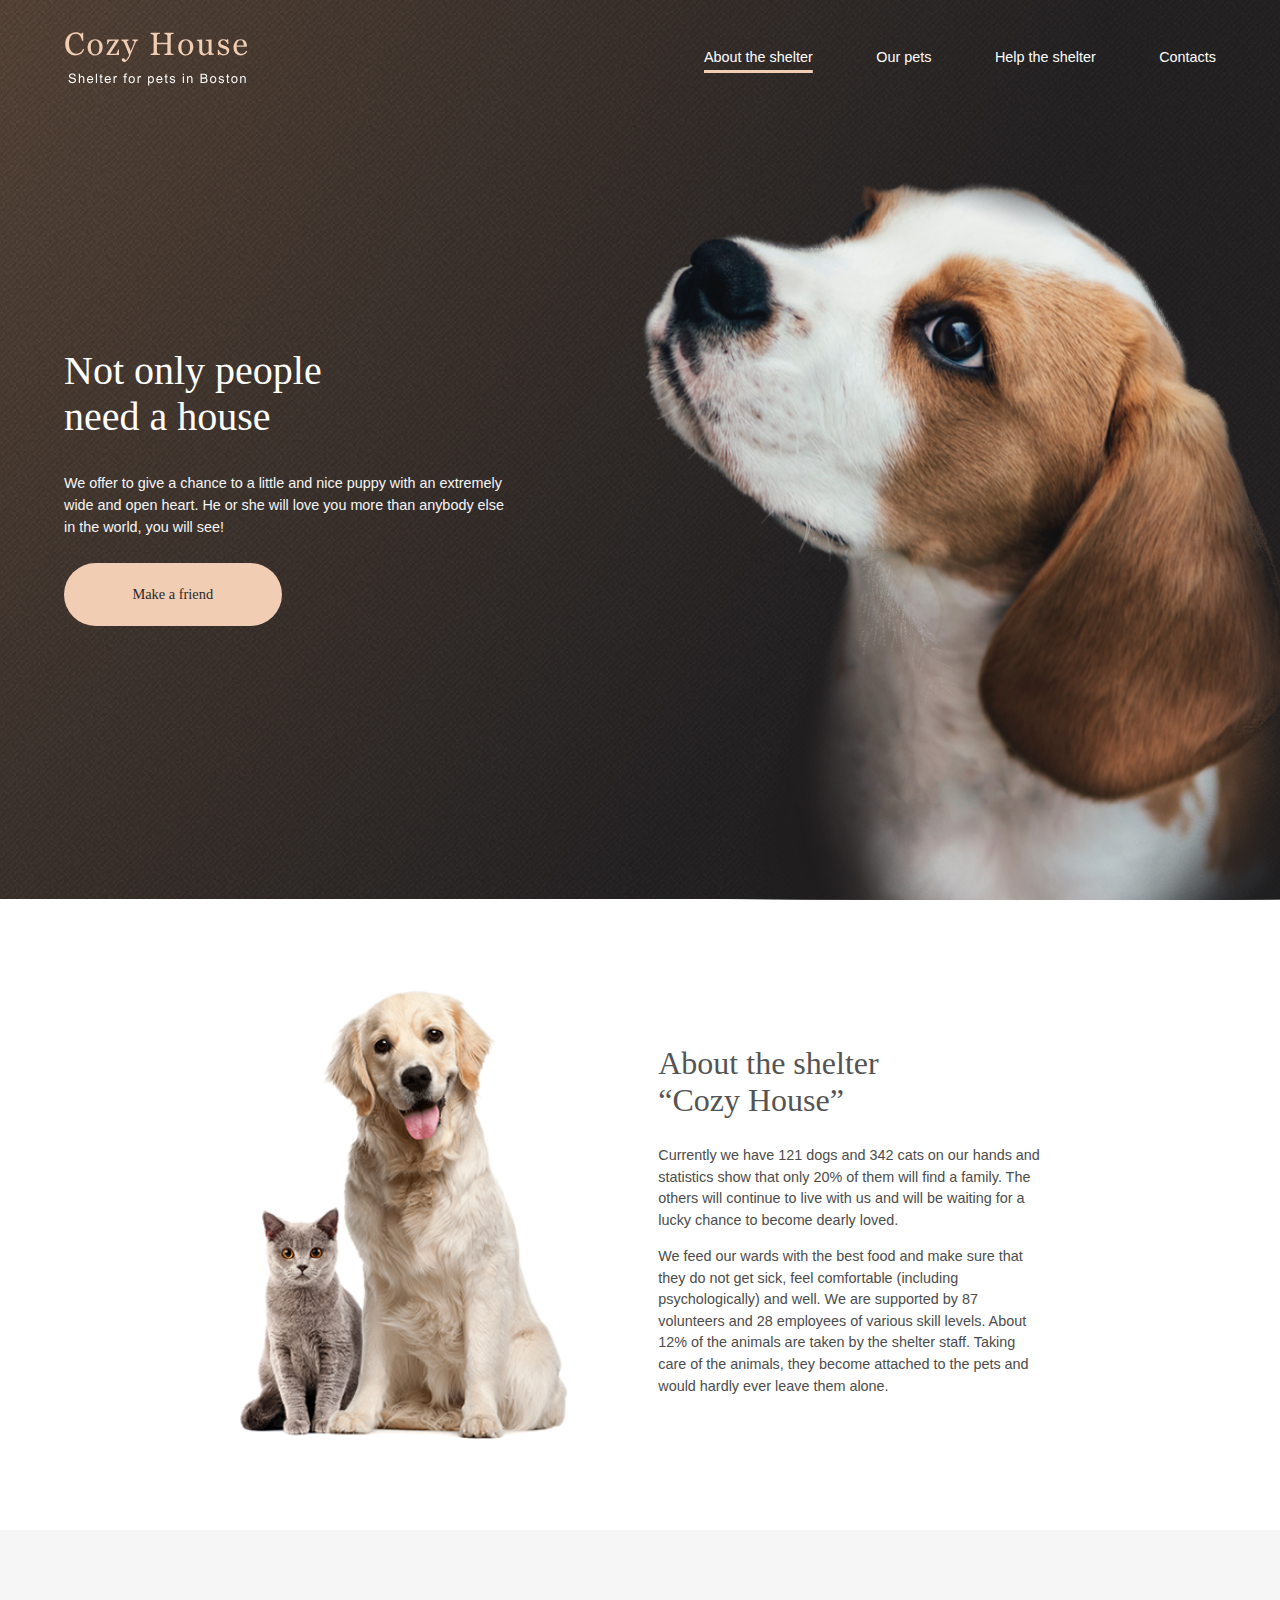
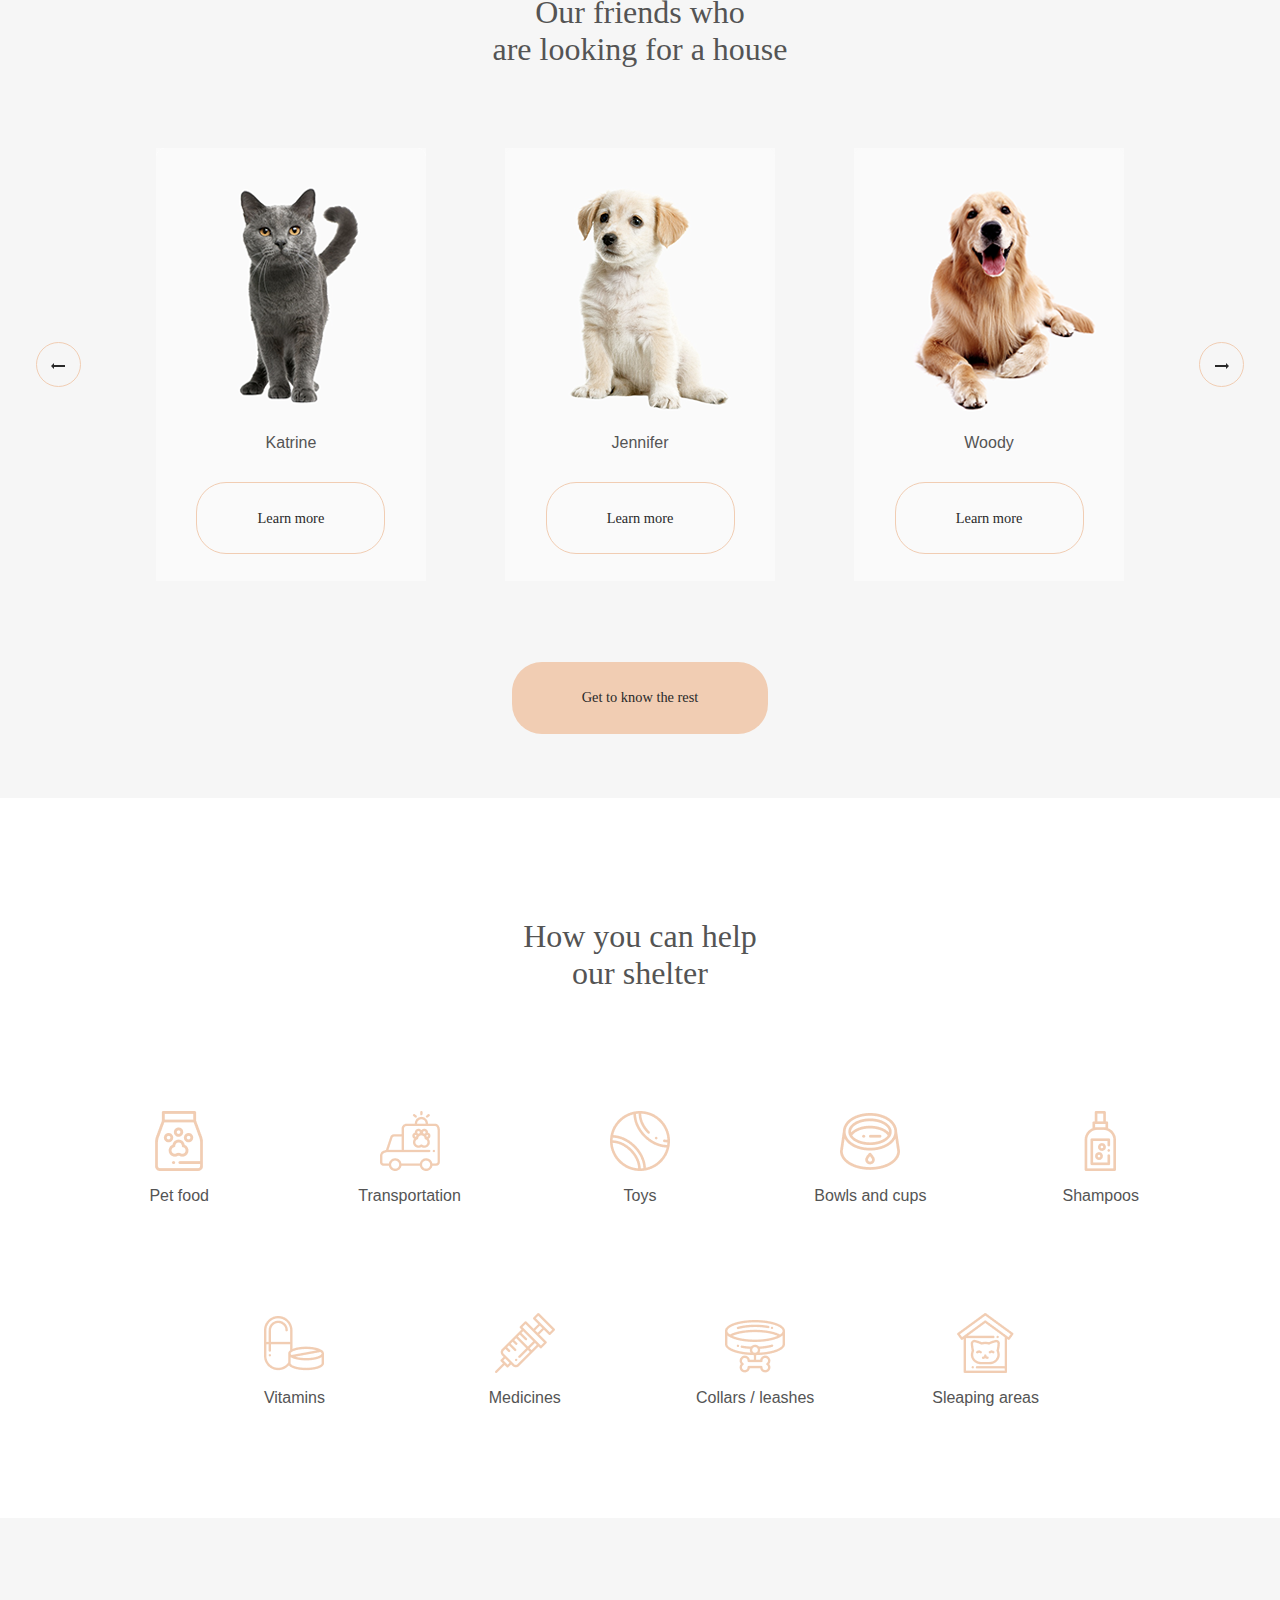
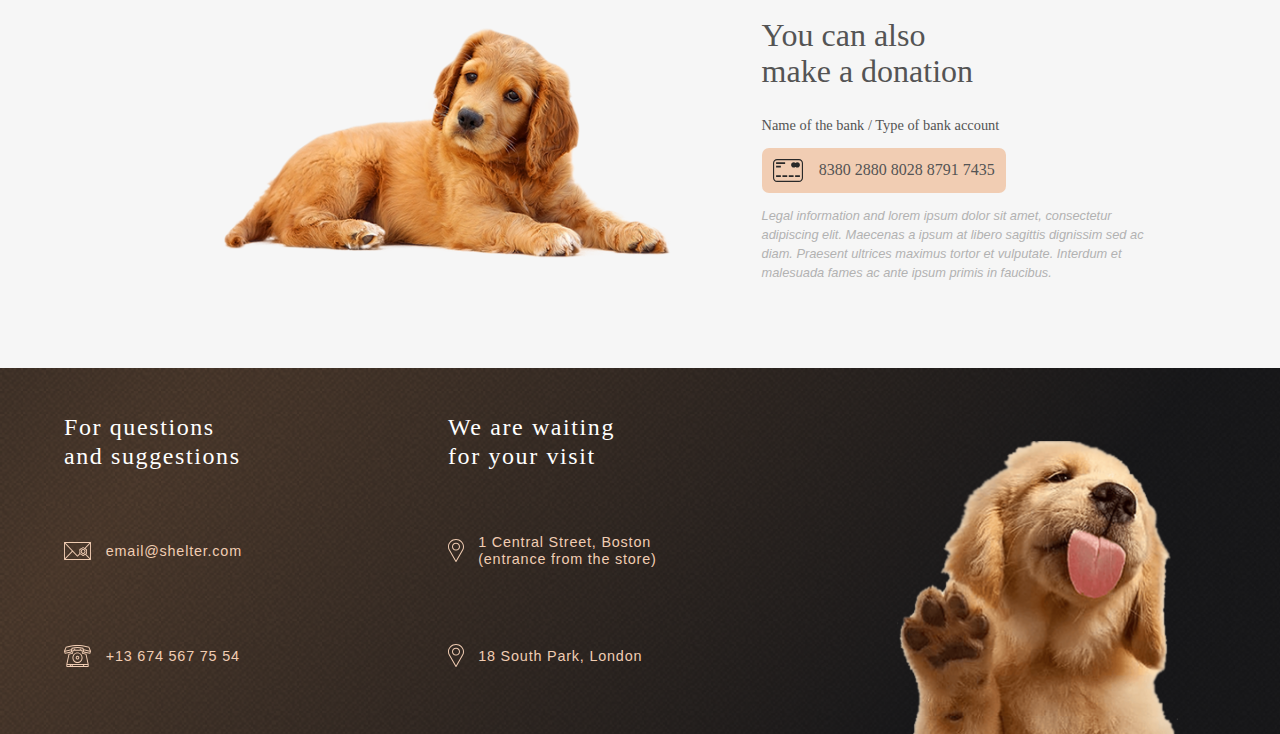
==== commit 888f2a1f: "feat: fix footer (Mon, Mar 27, 2023 12:44:00 AM)" ====
--- a/index.html
+++ b/index.html
@@ -20,7 +20,7 @@
                 </div>
                 <div class="nav__menu_container">
                     <a class="nav__menu nav__menu_active" href="#about">About the shelter</a>
-                    <a class="nav__menu" href="#pets">Our pets</a>
+                    <a class="nav__menu" href="pets.html">Our pets</a>
                     <a class="nav__menu" href="#help">Help the shelter</a>
                     <a class="nav__menu" href="#contacts">Contacts</a>
                 </div>
@@ -30,7 +30,8 @@
                 <h2 class="main__banner_title">Not only people <br>need a house</h2>
                 <p class="main__banner_text">We offer to give a chance to a little and nice puppy with an extremely wide
                     and open heart. He or she will love you more than anybody else in the world, you will see!</p>
-                <button class="main__banner_button">Make a friend</button>
+                <button class="main__banner_button"><a href="pets.html" class="main__friends_button">Make a
+                        friend</a></button>
             </div>
         </section>
         <section class="main__section main__about" id="about">
@@ -68,7 +69,8 @@
                 </div>
                 <button class="main__friends_arrow"><img src="assets/img/Arrow_right.svg" alt="arrow"></button>
             </div>
-            <button class="main__friends_button">Get to know the rest</button>
+            <button class="main__friends_button"><a href="pets.html" class="main__friends_button">Get to know the
+                    rest</a></button>
         </section>
         <section class="main__section main__help" id="help">
             <h2 class="main__title main__help_title">How you can help <br>our shelter</h2>
@@ -123,28 +125,21 @@
                     vulputate. Interdum et malesuada fames ac ante ipsum primis in faucibus.</p>
             </div>
         </section>
-
     </main>
     <footer class="footer" id="contacts">
         <div class="footer__container">
-            <div class="footer__contacts">
-                <h2 class="footer__title">For questions <br>and suggestions</h2>
-                <div class="footer__contacts_email"><img src="assets/img/icon-email.svg" class="footer__icon"
-                        alt="icon">email@shelter.com</div>
-                <div class="footer__contacts_phone"><img src="assets/img/icon-phone.svg" class="footer__icon"
-                        alt="icon">+13 674 567 75 54</div>
-            </div>
-            <div class="footer__address">
-                <h2 class="footer__title">We are waiting <br>for your visit</h2>
-                <div class="footer__address_email"><img src="assets/img/icon-marker.svg" class="footer__icon_marker"
-                        alt="icon">1 Central Street, Boston <br>(entrance from the store)</div>
-                <div class="footer__address_phone"><img src="assets/img/icon-marker.svg" class="footer__icon_marker"
-                        alt="icon">18 South Park, London </div>
-            </div>
-        </div>
-        <img src="assets/img/footer-puppy.png" class="footer__img" alt="puppy">
+            <h2 class="footer__title footer__title_questions">For questions <br>and suggestions</h2>
+            <h2 class="footer__title footer__title_wait">We are waiting <br>for your visit</h2>
+            <div class="footer__contact footer__contact_email"><img src="assets/img/icon-email.svg" class="footer__icon"
+                    alt="icon">email@shelter.com</div>
+            <div class="footer__contact footer__contact_address"><img src="assets/img/icon-marker.svg"
+                    class="footer__icon_marker" alt="icon">1 Central Street, Boston <br>(entrance from the store)</div>
+            <div class="footer__contact footer__contact_phone"><img src="assets/img/icon-phone.svg" class="footer__icon"
+                    alt="icon">+13 674 567 75 54</div>
+            <div class="footer__contact footer__contact_city"><img src="assets/img/icon-marker.svg"
+                    class="footer__icon_marker" alt="icon">18 South Park, London </div>
+            <img src="assets/img/footer-puppy.png" class="footer__img" alt="puppy">
     </footer>
-
     <script src="app.js"></script>
 </body>
 
--- a/assets/style/css/scss/main.css
+++ b/assets/style/css/scss/main.css
@@ -399,61 +399,85 @@
   bottom: 0;
 }
 
-.footer .footer__container {
-  display: -webkit-box;
-  display: -ms-flexbox;
-  display: flex;
-  -webkit-box-align: end;
-      -ms-flex-align: end;
-          align-items: flex-end;
-  color: #f1cdb3;
-}
-
-.footer .footer__container .footer__contacts {
-  width: 25vw;
-  height: 30vh;
-  display: -webkit-box;
-  display: -ms-flexbox;
-  display: flex;
-  -webkit-box-orient: vertical;
-  -webkit-box-direction: normal;
-      -ms-flex-direction: column;
-          flex-direction: column;
-  -ms-flex-pack: distribute;
-      justify-content: space-around;
+.footer__container {
+  display: -ms-grid;
+  display: grid;
+      grid-template-areas: "footer__title_questions footer__title_wait" "footer__contact_email footer__contact_address" "footer__contact_phone footer__contact_city";
+  -ms-grid-columns: 1fr 1fr;
+      grid-template-columns: 1fr 1fr;
+  -ms-grid-rows: (1fr)[3];
+      grid-template-rows: repeat(3, 1fr);
+  width: 60vw;
+  height: 35vh;
   margin-left: 5%;
-  vertical-align: middle;
-}
-
-.footer .footer__container .footer__title {
+  padding-top: 2%;
+  padding-bottom: 2%;
+}
+
+.footer__title_questions {
+  -ms-grid-row: 1;
+  -ms-grid-column: 1;
+  grid-area: footer__title_questions;
+}
+
+.footer__title_wait {
+  -ms-grid-row: 1;
+  -ms-grid-column: 2;
+  grid-area: footer__title_wait;
+}
+
+.footer__contact_email {
+  -ms-grid-row: 2;
+  -ms-grid-column: 1;
+  grid-area: footer__contact_email;
+}
+
+.footer__contact_address {
+  -ms-grid-row: 2;
+  -ms-grid-column: 2;
+  grid-area: footer__contact_address;
+}
+
+.footer__contact_phone {
+  -ms-grid-row: 3;
+  -ms-grid-column: 1;
+  grid-area: footer__contact_phone;
+}
+
+.footer__contact_city {
+  -ms-grid-row: 3;
+  -ms-grid-column: 2;
+  grid-area: footer__contact_city;
+}
+
+.footer__title {
   color: #ffffff;
   font-family: Georgia, "Times New Roman", Times, serif;
   font-weight: 400;
-}
-
-.footer .footer__container .footer__address {
-  width: 25vw;
-  height: 30vh;
-  display: -webkit-box;
-  display: -ms-flexbox;
-  display: flex;
-  -webkit-box-orient: vertical;
-  -webkit-box-direction: normal;
-      -ms-flex-direction: column;
-          flex-direction: column;
-  -ms-flex-pack: distribute;
-      justify-content: space-around;
-  margin-left: 5%;
-}
-
-.footer .footer__container .footer__icon {
-  width: 1.7em;
-  margin-right: 1rem;
-}
-
-.footer .footer__container .footer__icon_marker {
-  width: 1em;
-  margin-right: 1rem;
+  letter-spacing: 0.1rem;
+  line-height: 1.2em;
+}
+
+.footer__contact {
+  display: -webkit-box;
+  display: -ms-flexbox;
+  display: flex;
+  -webkit-box-align: center;
+      -ms-flex-align: center;
+          align-items: center;
+  color: #f1cdb3;
+  font-size: 0.9rem;
+  letter-spacing: 0.05rem;
+}
+
+.footer__icon {
+  width: 1.9em;
+  margin-right: 0.9rem;
+}
+
+.footer__icon_marker {
+  width: 1.1em;
+  margin-right: 0.9rem;
 }
 
 body {
@@ -627,6 +651,7 @@
   font-family: Georgia, "Times New Roman", Times, serif;
   color: #292929;
   font-size: 0.9rem;
+  text-decoration: none;
 }
 
 .main__help {
@@ -758,6 +783,8 @@
 
 .main__pets_title {
   text-align: center;
+  line-height: 1.3em;
+  margin-top: 2.5em;
 }
 
 .main__friends_container_pets {
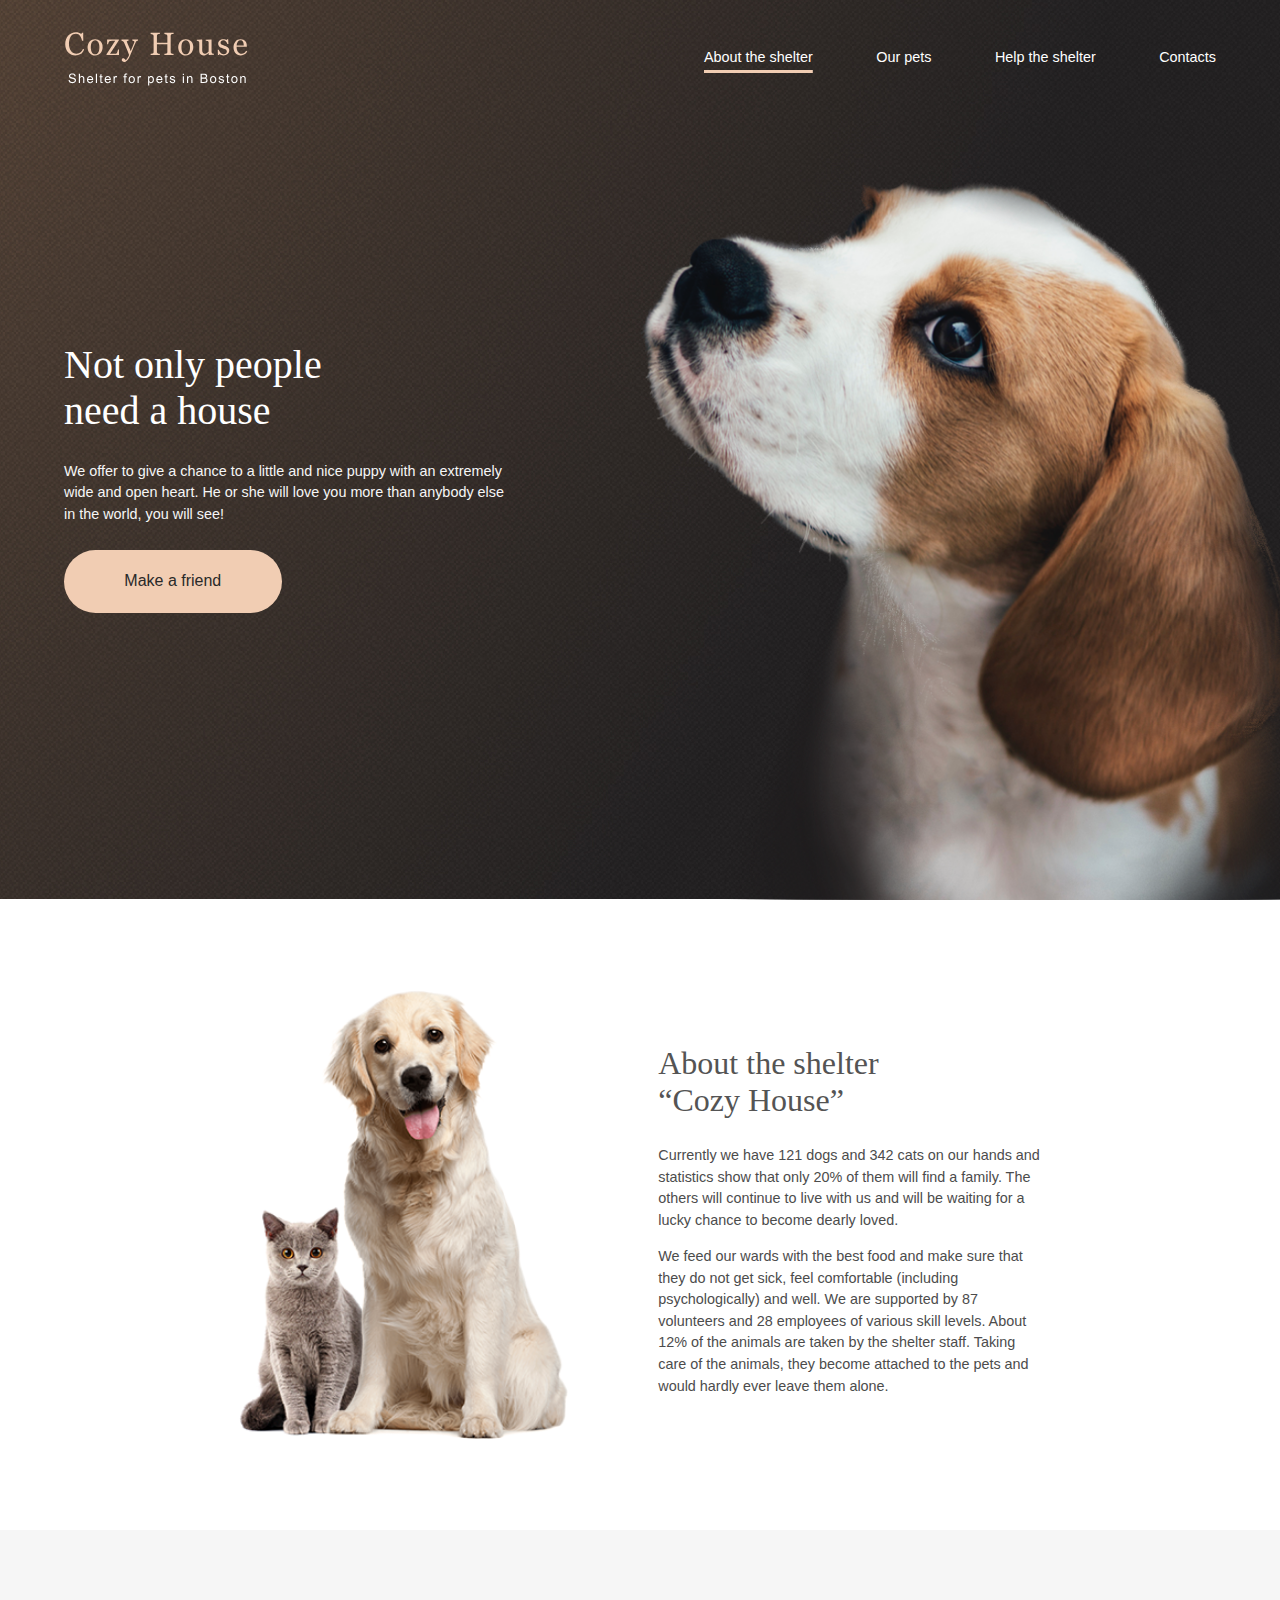
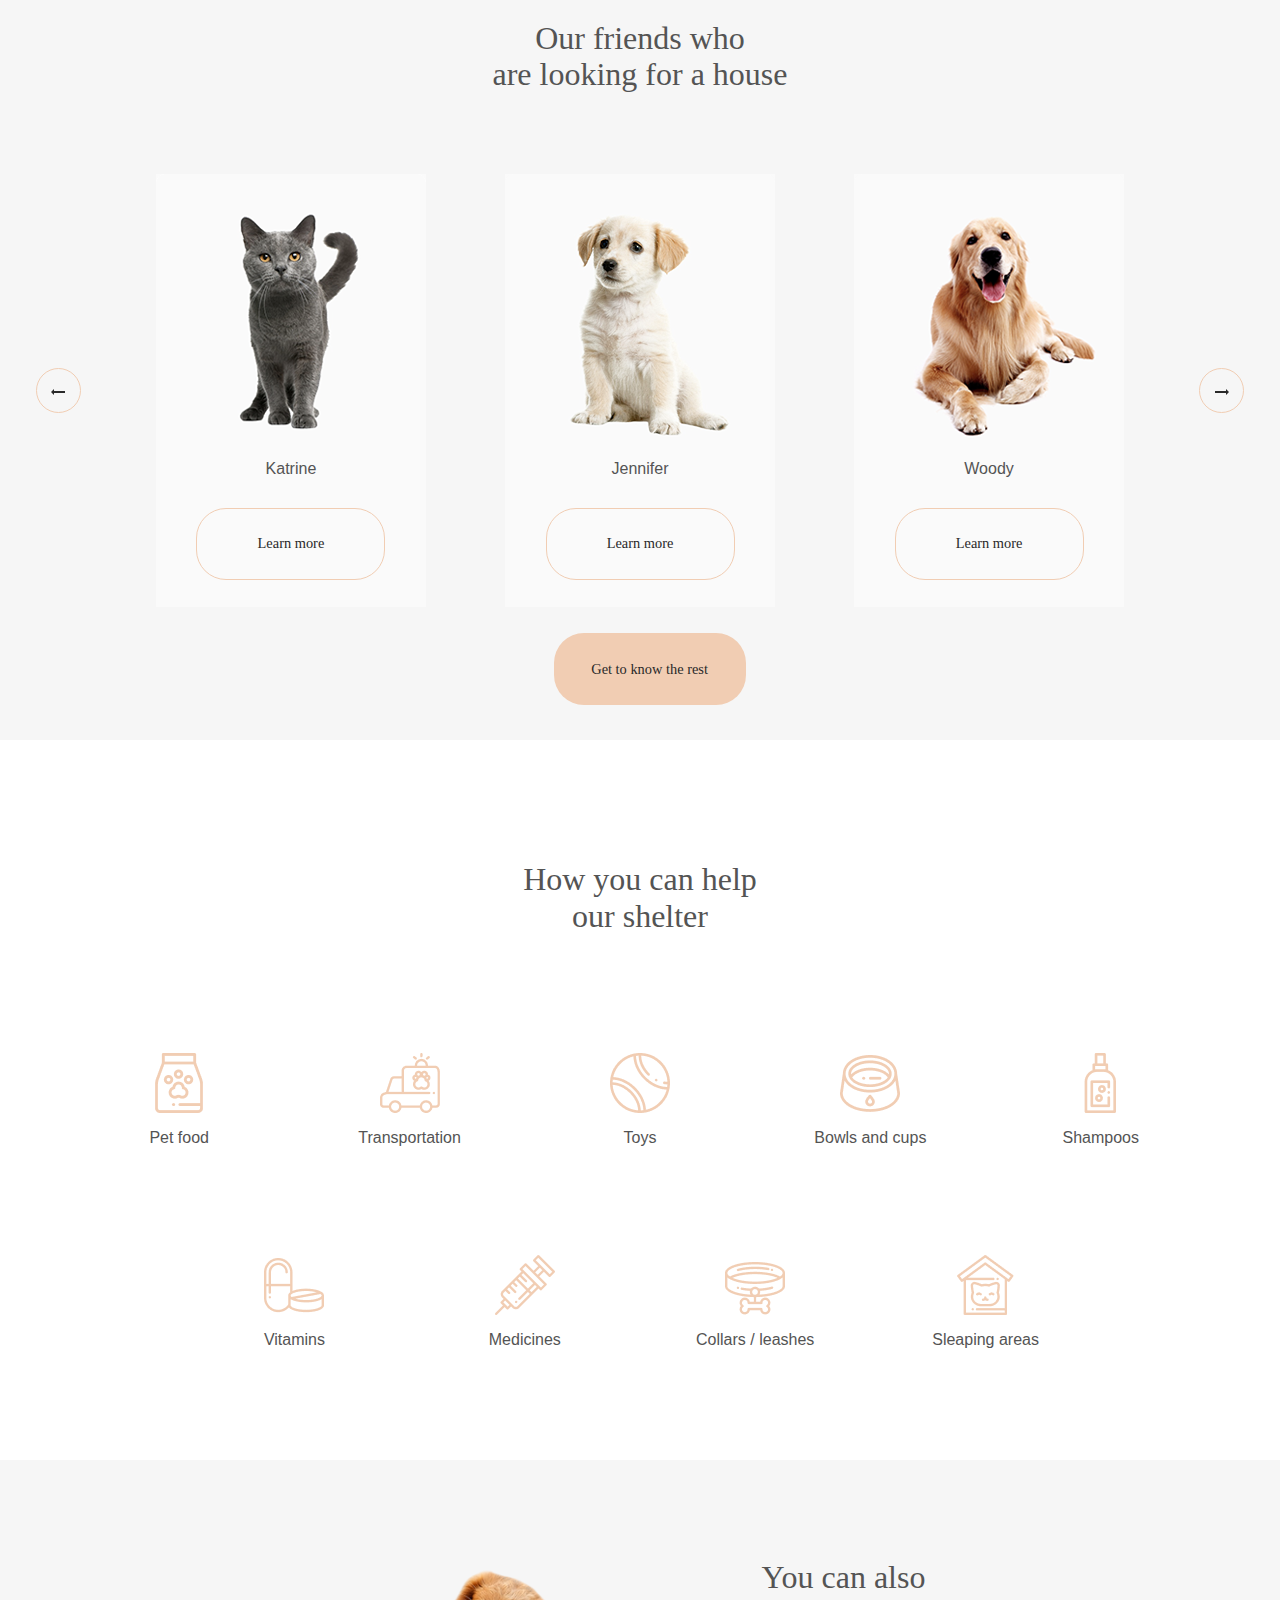
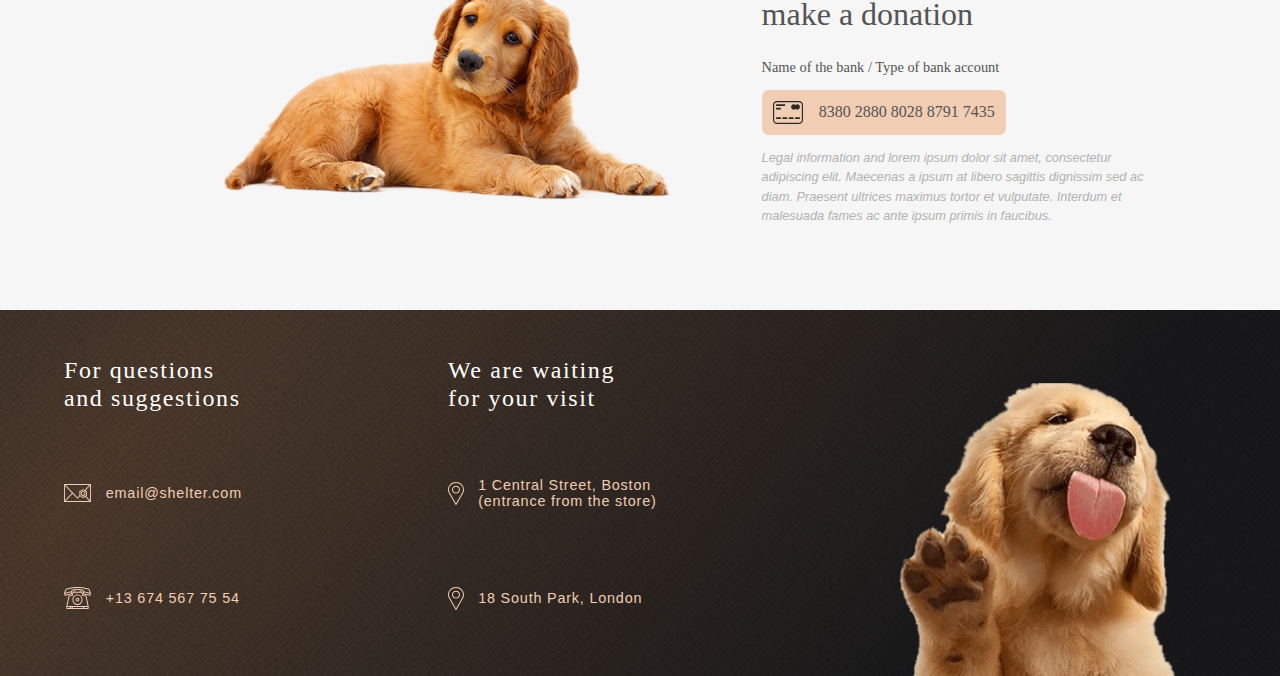
==== commit b50c2bcb: "feat: fix html pages (Tue, Mar 28, 2023, 01:11:00 AM)" ====
--- a/index.html
+++ b/index.html
@@ -1,5 +1,5 @@
 <!DOCTYPE html>
-<html lang="ru">
+<html lang="en">
 
 <head>
     <meta charset="UTF-8">
@@ -27,11 +27,11 @@
             </nav>
             <img src="assets/img/start-screen-puppy.png" class="main__img_puppy" alt="puppy">
             <div class="main__banner_info">
-                <h2 class="main__banner_title">Not only people <br>need a house</h2>
+                <h1 class="main__banner_title">Not only people <br>need a house</h1>
                 <p class="main__banner_text">We offer to give a chance to a little and nice puppy with an extremely wide
                     and open heart. He or she will love you more than anybody else in the world, you will see!</p>
-                <button class="main__banner_button"><a href="pets.html" class="main__friends_button">Make a
-                        friend</a></button>
+                <form class="main__friends_form" action="pets.html"><button class="main__banner_button">Make a
+                        friend</button></form>
             </div>
         </section>
         <section class="main__section main__about" id="about">
@@ -69,8 +69,8 @@
                 </div>
                 <button class="main__friends_arrow"><img src="assets/img/Arrow_right.svg" alt="arrow"></button>
             </div>
-            <button class="main__friends_button"><a href="pets.html" class="main__friends_button">Get to know the
-                    rest</a></button>
+            <form class="main__friends_form" action="pets.html"><button class="main__friends_button">Get to know the
+                    rest</button></form>
         </section>
         <section class="main__section main__help" id="help">
             <h2 class="main__title main__help_title">How you can help <br>our shelter</h2>
@@ -119,7 +119,7 @@
                 <h2 class="main__title main__donation_title">You can also <br>make a donation</h2>
                 <p class="main__donation_bank-info">Name of the bank / Type of bank account</p>
                 <button class="main__donation_button"><img src="assets/img/credit-card.svg"
-                        class="main__donation_button_img">8380 2880 8028 8791 7435</button>
+                        class="main__donation_button_img" alt="icon">8380 2880 8028 8791 7435</button>
                 <p class="main__donation_text">Legal information and lorem ipsum dolor sit amet, consectetur adipiscing
                     elit. Maecenas a ipsum at libero sagittis dignissim sed ac diam. Praesent ultrices maximus tortor et
                     vulputate. Interdum et malesuada fames ac ante ipsum primis in faucibus.</p>
@@ -139,8 +139,9 @@
             <div class="footer__contact footer__contact_city"><img src="assets/img/icon-marker.svg"
                     class="footer__icon_marker" alt="icon">18 South Park, London </div>
             <img src="assets/img/footer-puppy.png" class="footer__img" alt="puppy">
+        </div>
     </footer>
-    <script src="app.js"></script>
+    <script src="index.js"></script>
 </body>
 
 </html>--- a/assets/style/css/scss/main.css
+++ b/assets/style/css/scss/main.css
@@ -641,11 +641,15 @@
   height: 45px;
 }
 
+.main__friends_form {
+  width: 15%;
+}
+
 .main__friends_button {
   background-color: #f1cdb3;
   border: none;
   border-radius: 30px;
-  width: 20%;
+  width: 100%;
   height: 8vh;
   margin: 5%;
   font-family: Georgia, "Times New Roman", Times, serif;
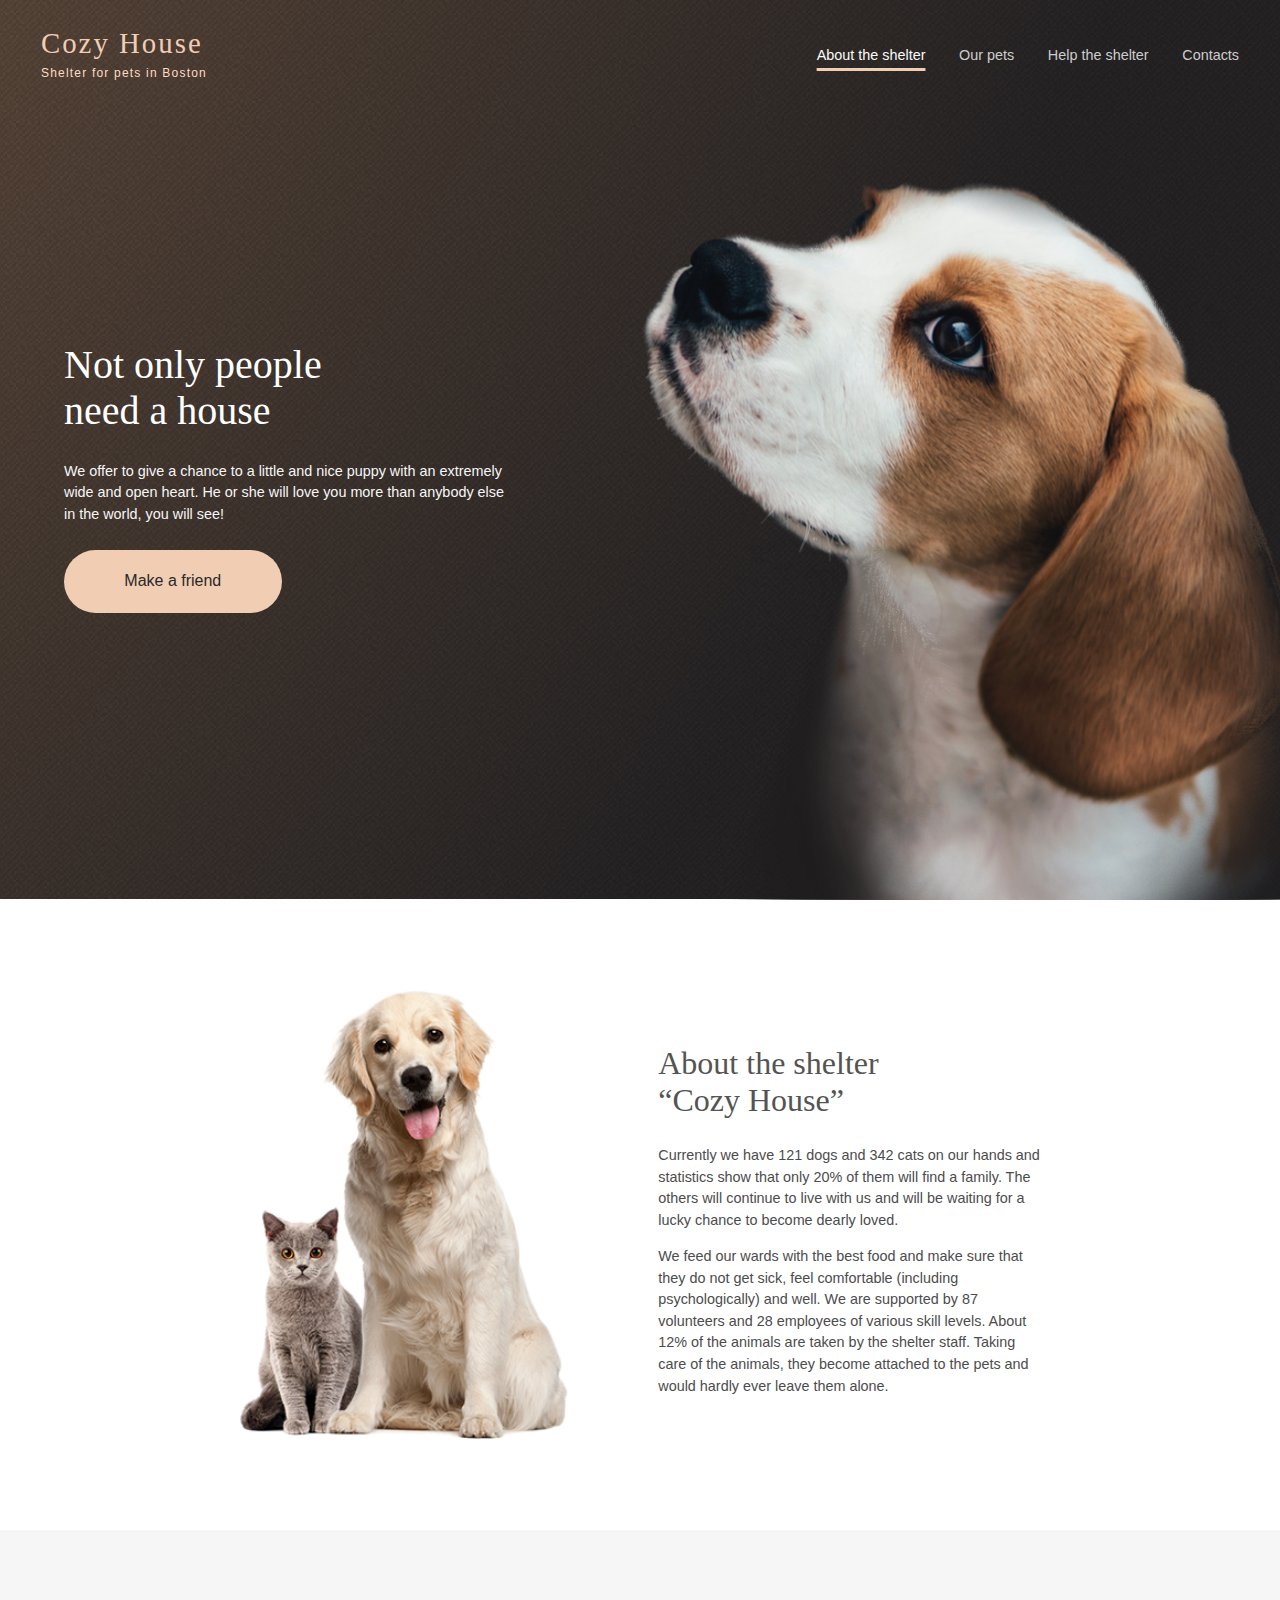
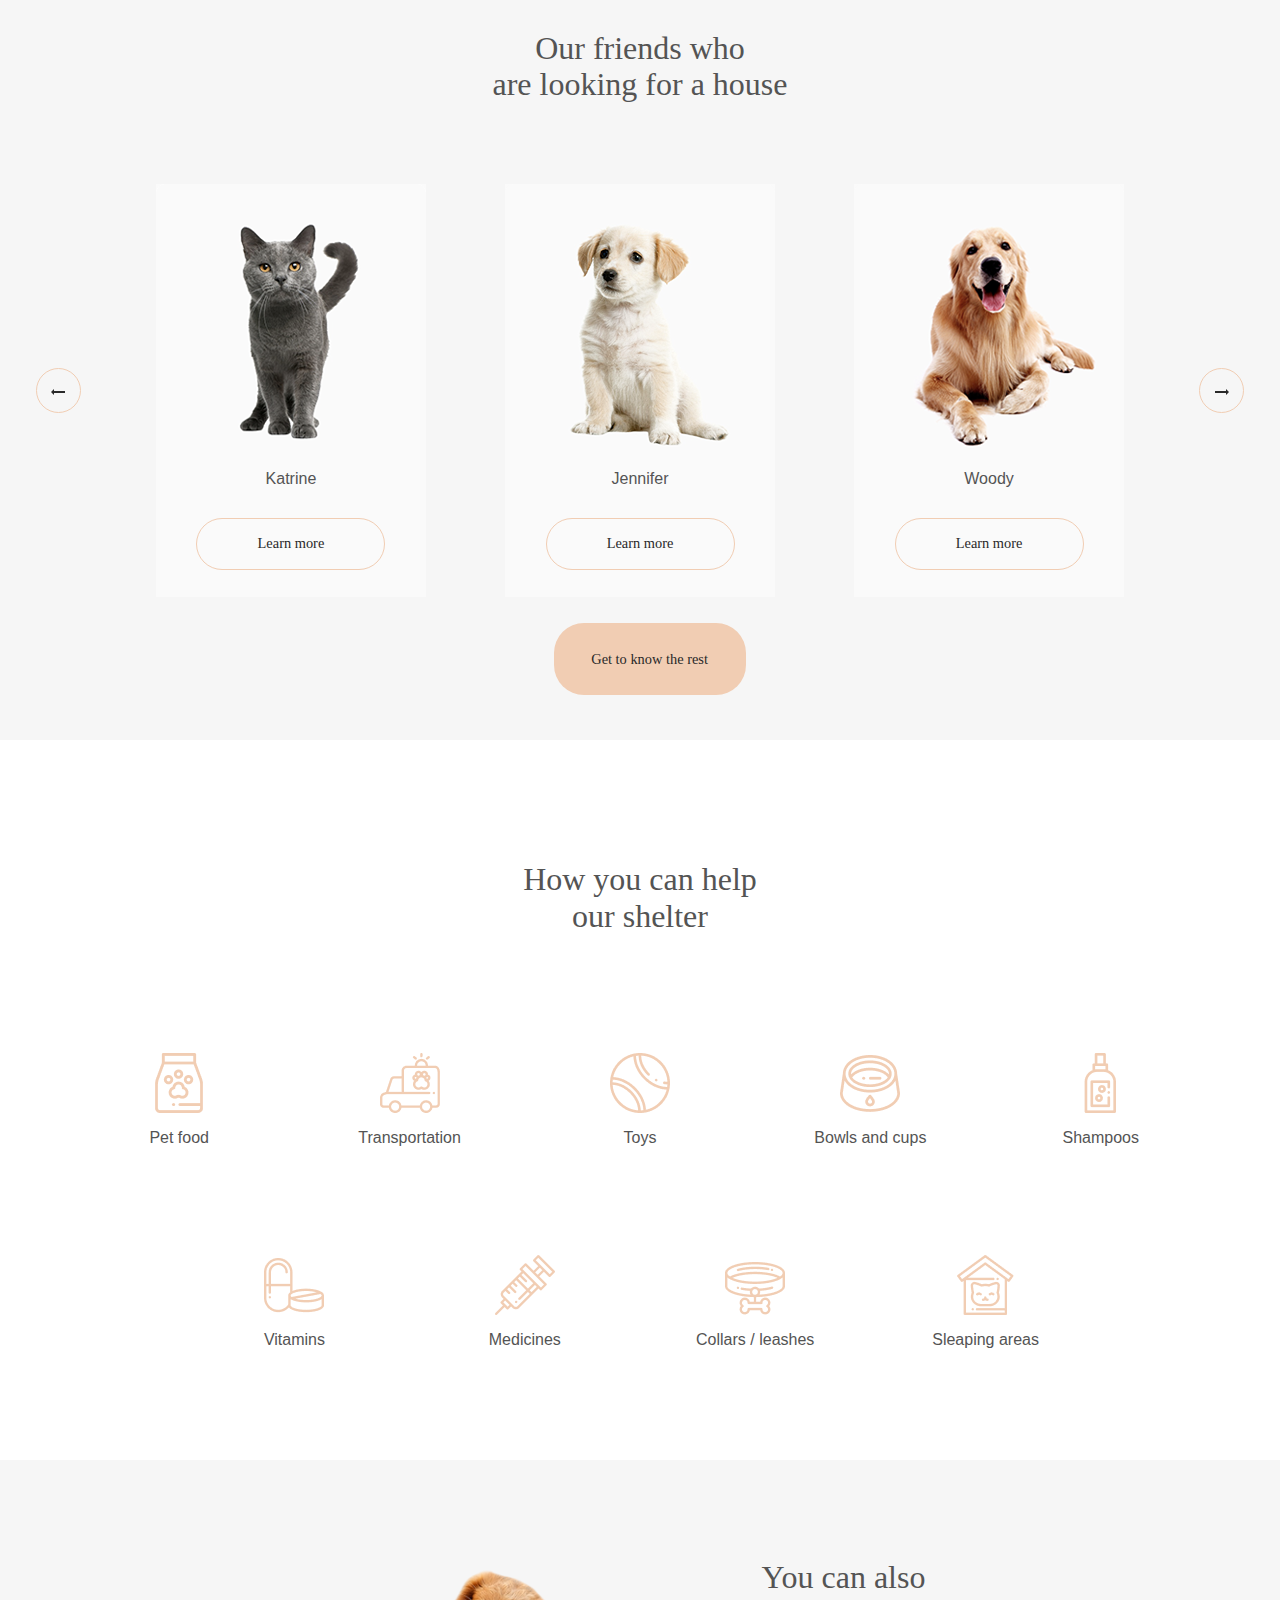
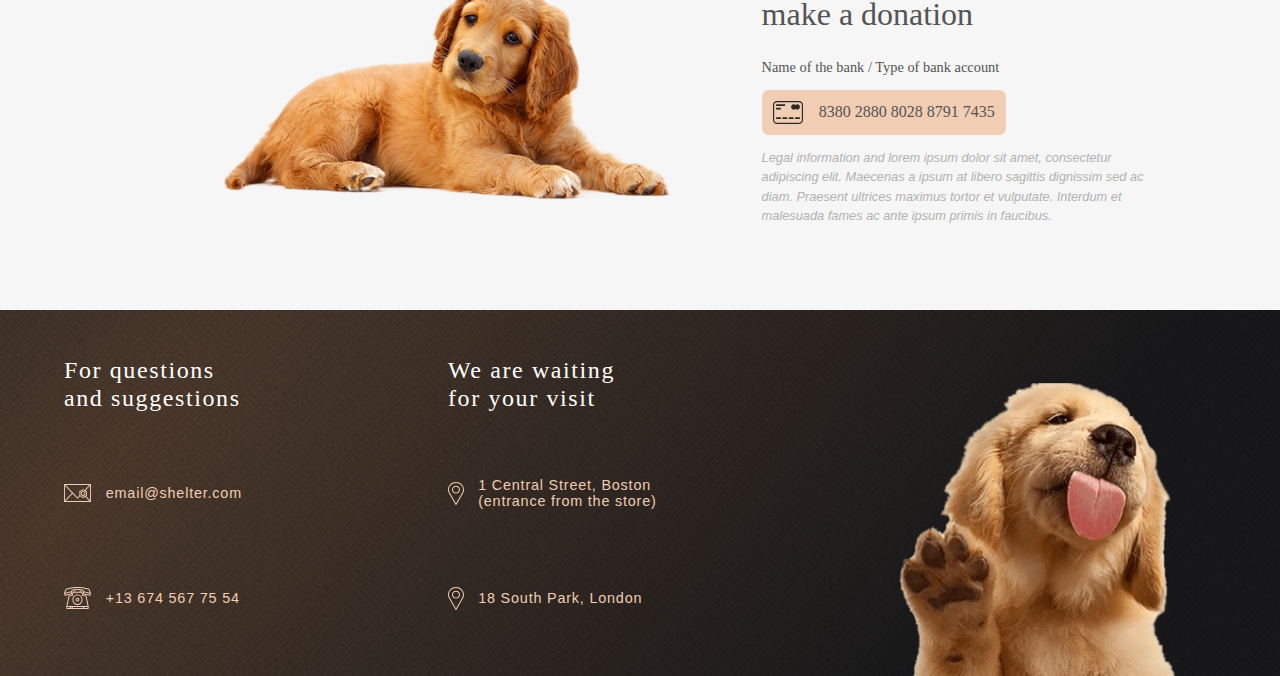
==== commit c0e04fc8: "feat: fix pixel perfect (Fri, Mar 31, 2023 18:48:00 PM)" ====
--- a/index.html
+++ b/index.html
@@ -6,6 +6,7 @@
     <meta http-equiv="X-UA-Compatible" content="IE=edge">
     <meta name="viewport" content="width=device-width, initial-scale=1.0">
     <link rel="stylesheet" type="text/css" href="assets/style/css/scss/main.css">
+    <link rel="icon" href="/assets/img/paw_icon.ico" type="image/x-icon">
     <title>Shelter</title>
 </head>
 
@@ -14,9 +15,10 @@
         <section class="main__section main__banner">
             <nav class="nav">
                 <div class="nav__logo">
-                    <object type="image/svg+xml" data="assets/img/Logo.svg" class="nav_img">
-                        <img src="assets/img/Logo.png" alt="logo">
-                    </object>
+                    <a href="index.html">
+                        <h2 class="nav__logo_title">Cozy House</h2>
+                        <p class="nav__logo_subtitle">Shelter for pets in Boston</p>
+                    </a>
                 </div>
                 <div class="nav__menu_container">
                     <a class="nav__menu nav__menu_active" href="#about">About the shelter</a>
--- a/assets/style/css/scss/main.css
+++ b/assets/style/css/scss/main.css
@@ -353,35 +353,98 @@
           align-items: center;
   padding: 2% 5%;
   font-weight: 400;
+  height: 60px;
+  max-width: 1280px;
   font-size: 0.9rem;
 }
 
 .nav .nav__menu {
-  color: #ffffff;
+  color: #cdcdcd;
   text-decoration: none;
+  -webkit-transition: all 0.4s ease-in-out;
+  transition: all 0.4s ease-in-out;
+}
+
+.nav .nav__menu:hover {
+  color: #fafafa;
 }
 
 .nav .nav__menu_dark {
   color: #545454;
   text-decoration: none;
+  -webkit-transition: all 0.4s ease-in-out;
+  transition: all 0.4s ease-in-out;
+}
+
+.nav .nav__menu_dark:hover {
+  color: #4c4c4c;
 }
 
 .nav .nav__menu_active {
   text-decoration: underline;
+  color: #fafafa;
   -webkit-text-decoration-color: #f1cdb3;
           text-decoration-color: #f1cdb3;
   text-underline-offset: 0.5rem;
   text-decoration-thickness: 0.2rem;
 }
 
+.nav .nav__menu_active_dark {
+  text-decoration: underline;
+  color: #4c4c4c;
+  -webkit-text-decoration-color: #f1cdb3;
+          text-decoration-color: #f1cdb3;
+  text-underline-offset: 0.5rem;
+  text-decoration-thickness: 0.2rem;
+}
+
 .nav .nav__menu_container {
   display: -webkit-box;
   display: -ms-flexbox;
   display: flex;
-  width: 40vw;
+  width: 33vw;
   -webkit-box-pack: justify;
       -ms-flex-pack: justify;
           justify-content: space-between;
+  margin-right: -2%;
+}
+
+.nav .nav__logo {
+  margin-left: -2%;
+}
+
+.nav .nav__logo_title {
+  font-family: Georgia, "Times New Roman", Times, serif;
+  font-size: 1.8rem;
+  color: #f1cdb3;
+  line-height: 0.005em;
+  letter-spacing: 0.07em;
+  font-weight: 400;
+}
+
+.nav .nav__logo_subtitle {
+  color: #fddcc4;
+  font-size: 12px;
+  letter-spacing: 0.1em;
+}
+
+.nav .nav__logo_title_dark {
+  font-family: Georgia, "Times New Roman", Times, serif;
+  font-size: 1.8rem;
+  line-height: 0.005em;
+  letter-spacing: 0.07em;
+  font-weight: 400;
+  color: #545454;
+}
+
+.nav .nav__logo_subtitle_dark {
+  color: #292929;
+  font-size: 12px;
+  letter-spacing: 0.1em;
+}
+
+a, a:visited {
+  text-decoration: none;
 }
 
 .footer {
@@ -480,6 +543,10 @@
   margin-right: 0.9rem;
 }
 
+html {
+  scroll-behavior: smooth;
+}
+
 body {
   font-family: Arial, Helvetica, sans-serif;
   color: #545454;
@@ -531,6 +598,13 @@
   height: 7vh;
 }
 
+.main__banner_button:hover {
+  background-color: #fddcc4;
+  cursor: pointer;
+  -webkit-transition: all 0.4s ease-in-out;
+  transition: all 0.4s ease-in-out;
+}
+
 .main__about {
   min-height: 70vh;
   position: relative;
@@ -607,6 +681,7 @@
 .main__friends_card {
   min-height: 30vh;
   background-color: #fafafa;
+  cursor: pointer;
   display: -webkit-box;
   display: -ms-flexbox;
   display: flex;
@@ -618,6 +693,16 @@
       -ms-flex-align: center;
           align-items: center;
   margin: 1.3% 0.3%;
+}
+
+.main__friends_card:hover {
+  background-color: #ffffff;
+}
+
+.main__friends_card:hover .main__friends_card_button {
+  background-color: #f1cdb3;
+  -webkit-transition: all 0.4s ease-in-out;
+  transition: all 0.4s ease-in-out;
 }
 
 .main__friends_card_button {
@@ -627,7 +712,7 @@
   border: 1px solid #f1cdb3;
   border-radius: 30px;
   width: 70%;
-  height: 8vh;
+  height: 52px;
   font-family: Georgia, "Times New Roman", Times, serif;
   color: #292929;
   font-size: 0.9rem;
@@ -639,6 +724,12 @@
   border-radius: 50%;
   width: 45px;
   height: 45px;
+}
+
+.main__friends_arrow:hover {
+  background-color: #f1cdb3;
+  -webkit-transition: all 0.4s ease-in-out;
+  transition: all 0.4s ease-in-out;
 }
 
 .main__friends_form {
@@ -658,6 +749,13 @@
   text-decoration: none;
 }
 
+.main__friends_button:hover {
+  background-color: #fddcc4;
+  cursor: pointer;
+  -webkit-transition: all 0.4s ease-in-out;
+  transition: all 0.4s ease-in-out;
+}
+
 .main__help {
   display: -webkit-box;
   display: -ms-flexbox;
@@ -767,6 +865,10 @@
   margin-right: 1em;
 }
 
+html {
+  scroll-behavior: smooth;
+}
+
 .main__section_pets {
   min-height: 180%;
   background-color: #f6f6f6;
@@ -788,7 +890,8 @@
 .main__pets_title {
   text-align: center;
   line-height: 1.3em;
-  margin-top: 2.5em;
+  letter-spacing: 0.04em;
+  margin-top: 2.8em;
 }
 
 .main__friends_container_pets {
@@ -799,6 +902,8 @@
   -ms-flex-line-pack: justify;
       align-content: space-between;
   height: 150%;
+  margin-top: 2%;
+  max-width: 1240px;
 }
 
 .main__buttons_container {
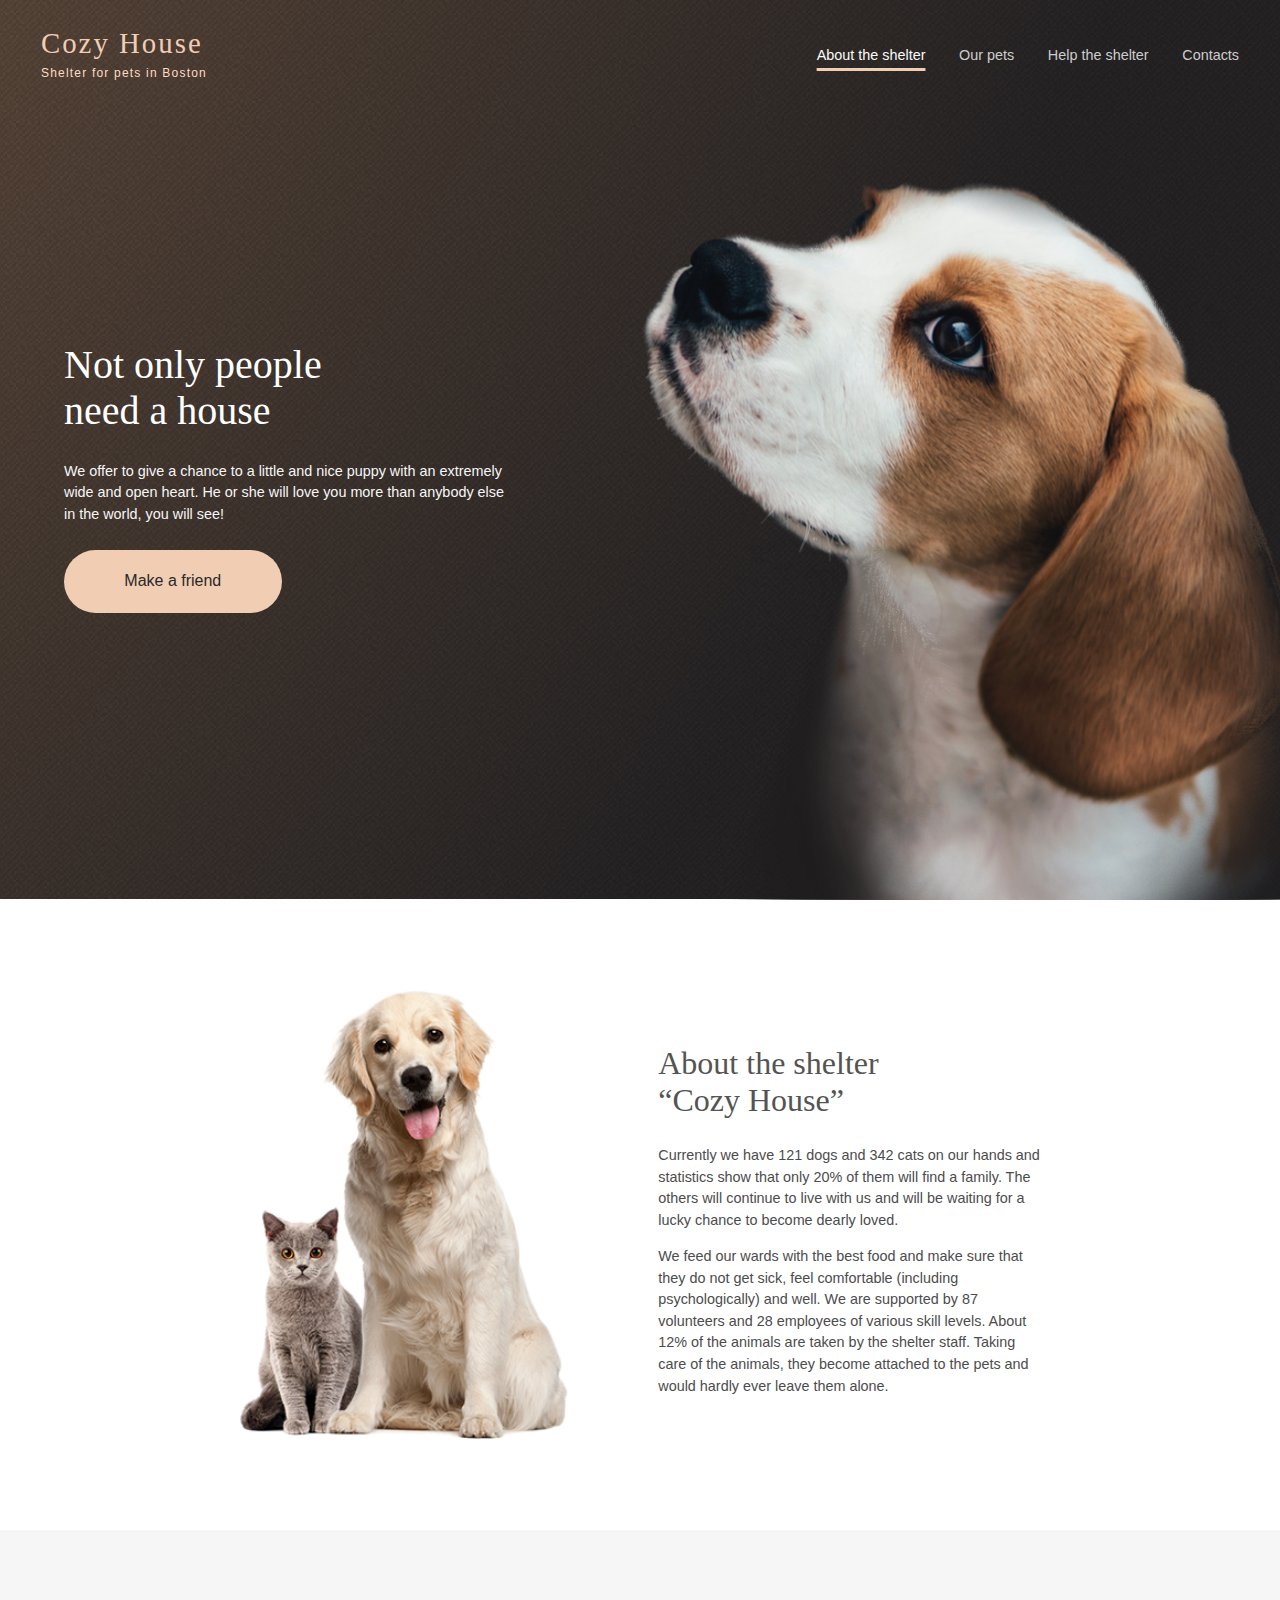
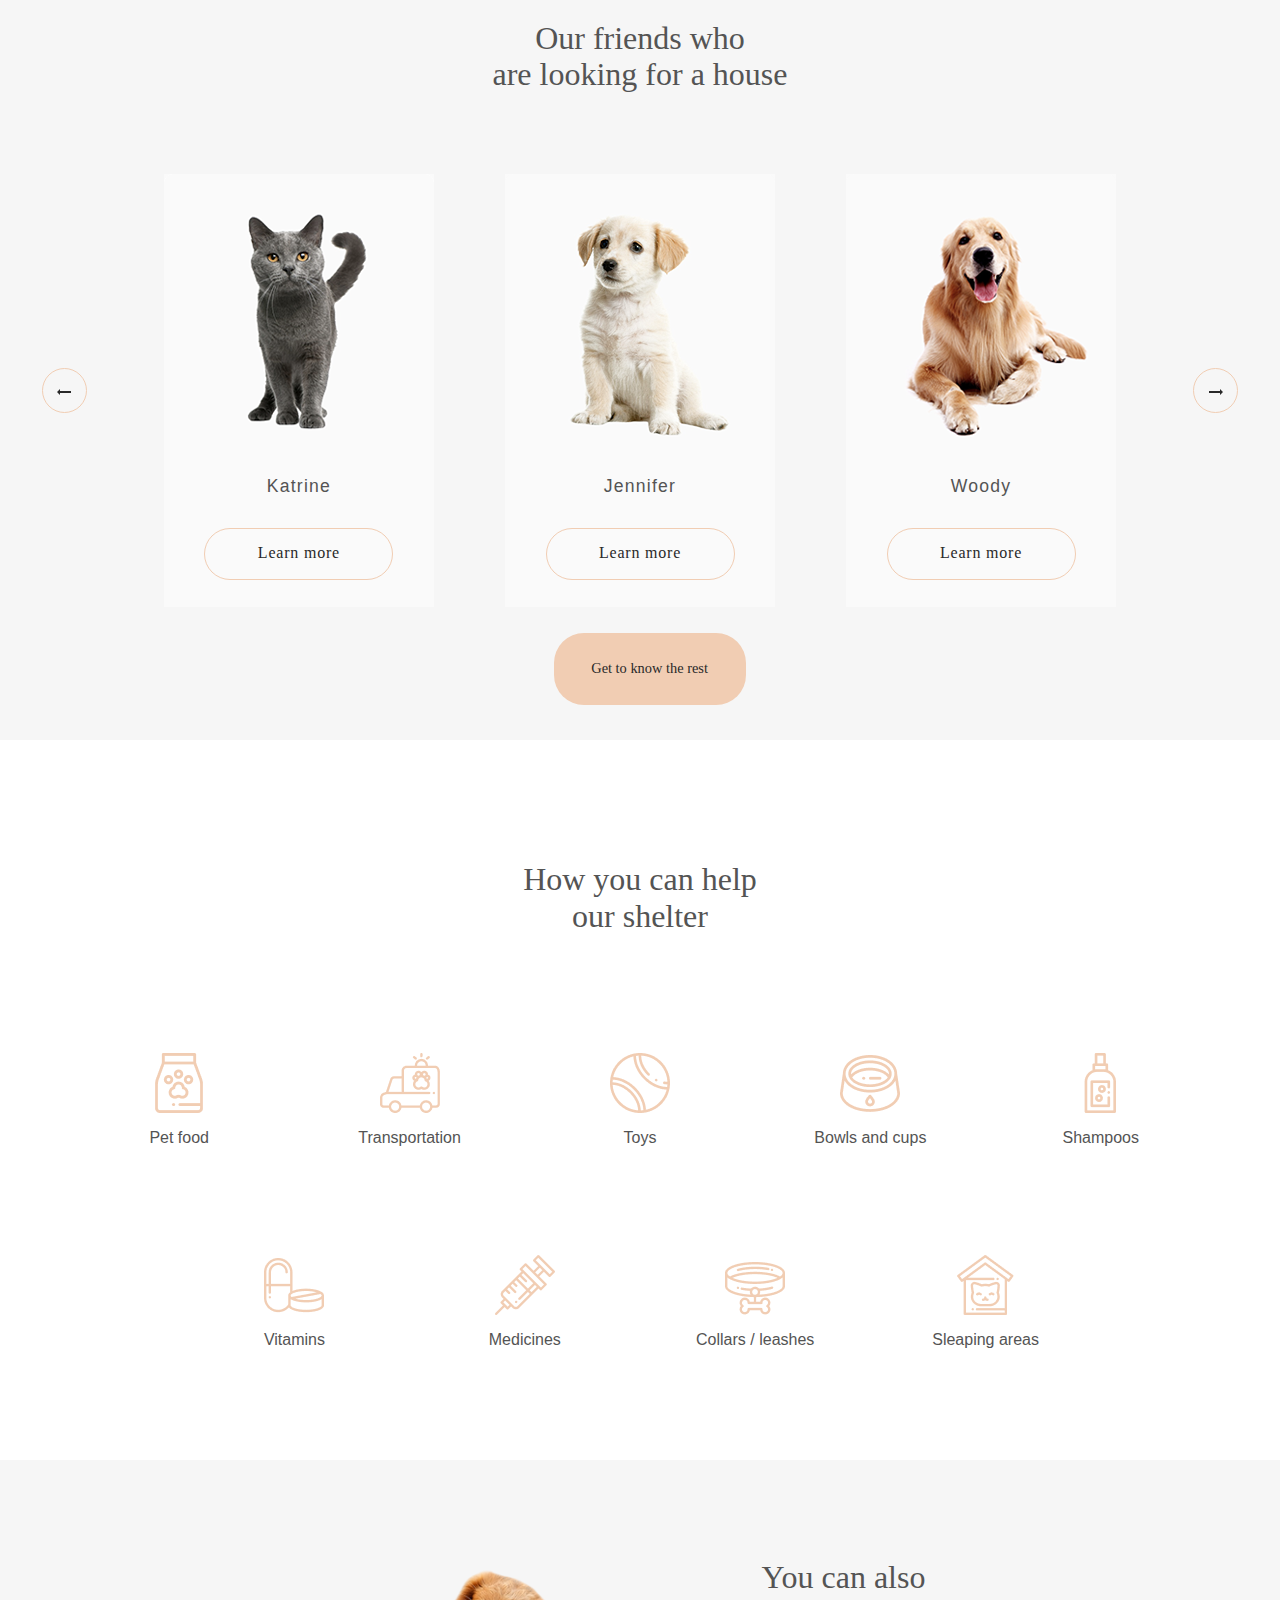
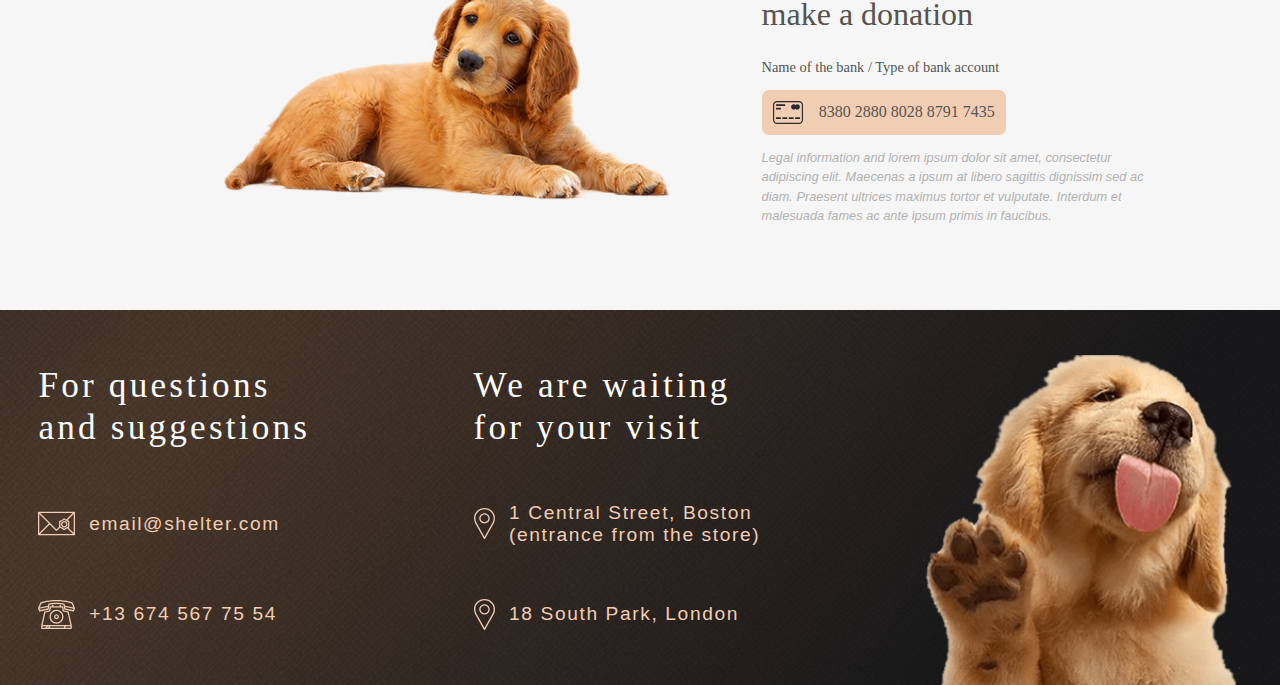
==== commit 0d44ebce: "feat: fix pixel perfect page pet (Sat, Apr 1, 2023 12:04:00 PM)" ====
--- a/index.html
+++ b/index.html
@@ -11,6 +11,7 @@
 </head>
 
 <body>
+    <div class="main__container">
     <main class="main">
         <section class="main__section main__banner">
             <nav class="nav">
@@ -143,6 +144,7 @@
             <img src="assets/img/footer-puppy.png" class="footer__img" alt="puppy">
         </div>
     </footer>
+</div>
     <script src="index.js"></script>
 </body>
 
--- a/assets/style/css/scss/main.css
+++ b/assets/style/css/scss/main.css
@@ -339,6 +339,12 @@
    */
 [hidden] {
   display: none;
+}
+
+.header {
+  max-width: 1280px;
+  margin-left: auto;
+  margin-right: auto;
 }
 
 .nav {
@@ -456,10 +462,17 @@
 }
 
 .footer .footer__img {
-  height: 80%;
+  height: 88%;
   position: absolute;
-  left: 70%;
+  left: 72%;
   bottom: 0;
+}
+
+.footer__container_wrap {
+  max-width: 1280px;
+  margin-left: auto;
+  margin-right: auto;
+  min-height: 350px;
 }
 
 .footer__container {
@@ -470,9 +483,9 @@
       grid-template-columns: 1fr 1fr;
   -ms-grid-rows: (1fr)[3];
       grid-template-rows: repeat(3, 1fr);
-  width: 60vw;
-  height: 35vh;
-  margin-left: 5%;
+  width: 68vw;
+  height: 36vh;
+  margin-left: 3%;
   padding-top: 2%;
   padding-bottom: 2%;
 }
@@ -516,21 +529,22 @@
 .footer__title {
   color: #ffffff;
   font-family: Georgia, "Times New Roman", Times, serif;
+  font-size: 2.2rem;
   font-weight: 400;
+  letter-spacing: 0.2rem;
+  line-height: 1.2em;
+}
+
+.footer__contact {
+  display: -webkit-box;
+  display: -ms-flexbox;
+  display: flex;
+  -webkit-box-align: center;
+      -ms-flex-align: center;
+          align-items: center;
+  color: #f1cdb3;
+  font-size: 1.2rem;
   letter-spacing: 0.1rem;
-  line-height: 1.2em;
-}
-
-.footer__contact {
-  display: -webkit-box;
-  display: -ms-flexbox;
-  display: flex;
-  -webkit-box-align: center;
-      -ms-flex-align: center;
-          align-items: center;
-  color: #f1cdb3;
-  font-size: 0.9rem;
-  letter-spacing: 0.05rem;
 }
 
 .footer__icon {
@@ -906,8 +920,19 @@
   max-width: 1240px;
 }
 
+.main__friends_name {
+  margin-top: 12%;
+  font-size: 1.1em;
+  letter-spacing: 0.07em;
+}
+
 .main__buttons_container {
-  margin: 4% auto 5%;
+  margin: 4% auto 8%;
+}
+
+.main__friends_card_button {
+  font-size: 1rem;
+  letter-spacing: 0.05em;
 }
 
 .main__buttons_number {
@@ -917,4 +942,9 @@
 .main__buttons_arrow {
   border: 1px solid #cdcdcd;
 }
+
+.main__friends_arrow {
+  margin-left: 10px;
+  margin-right: 10px;
+}
 /*# sourceMappingURL=main.css.map */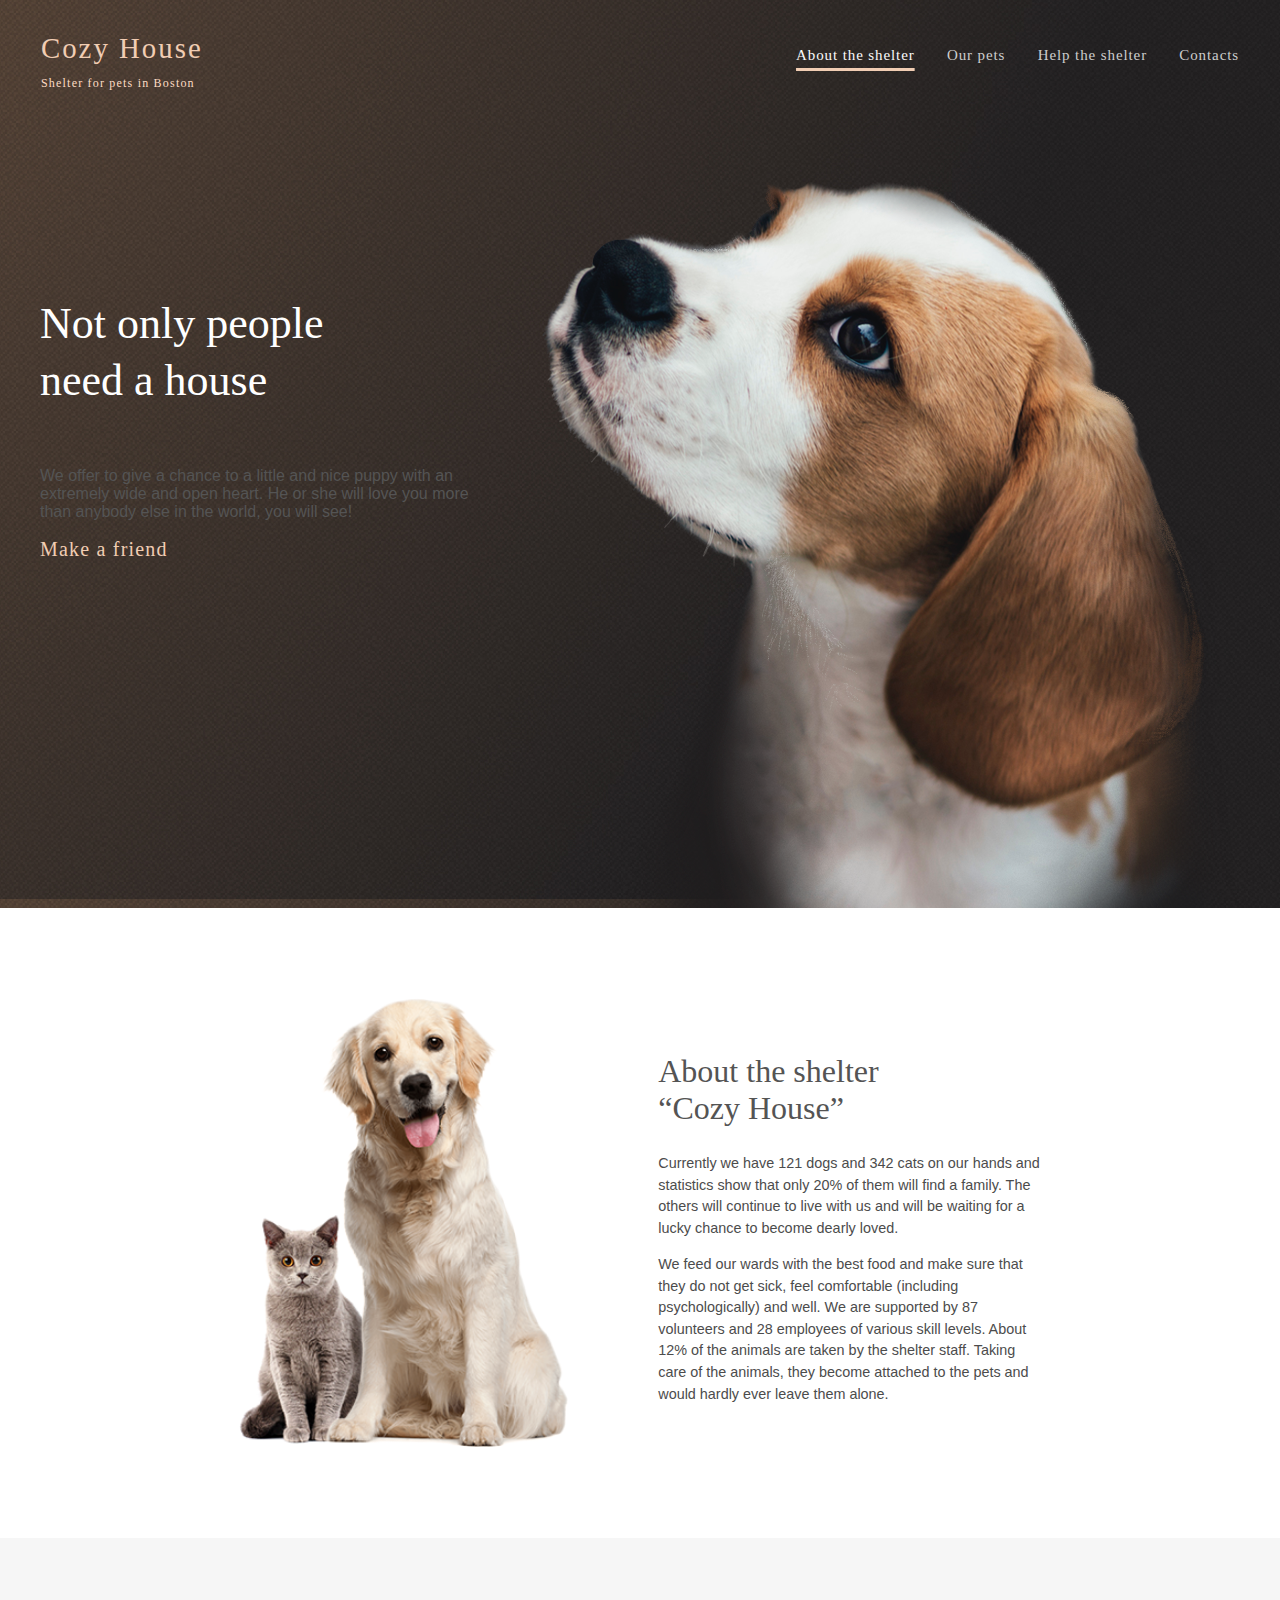
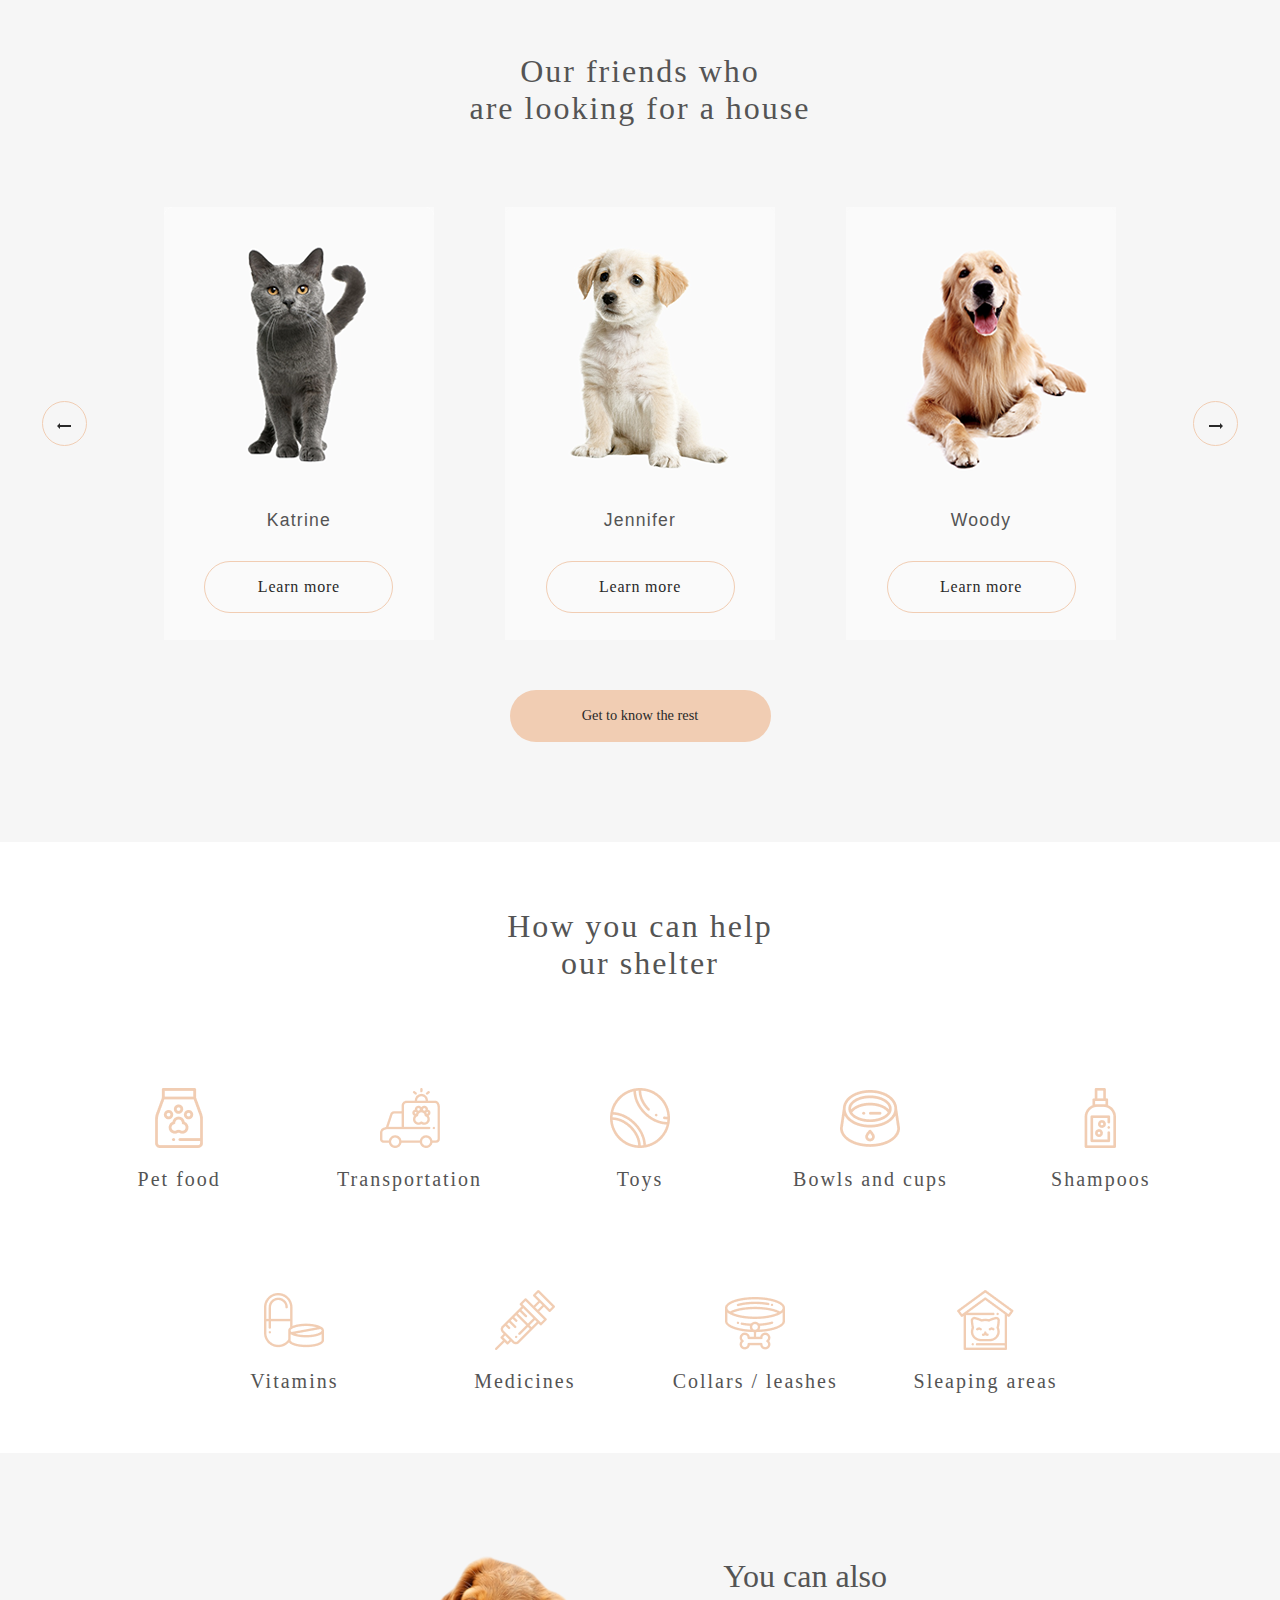
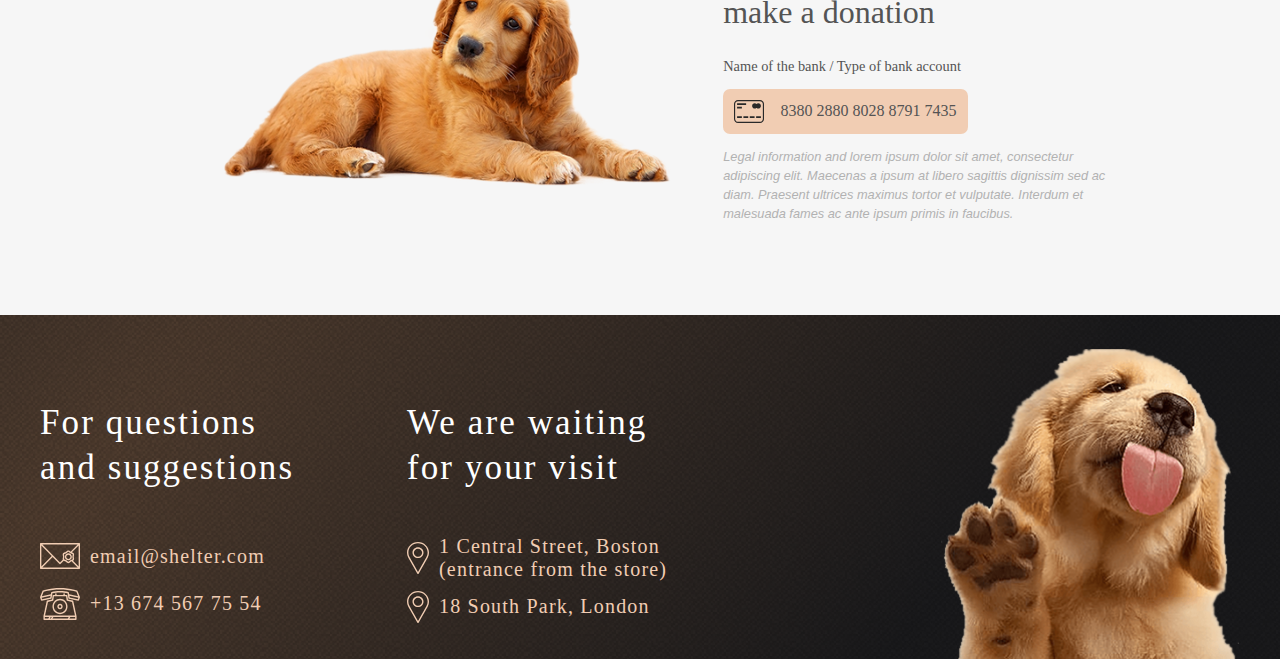
==== commit c11546b6: "feat: fix not-only block (Sun, Apr 2, 14:48:00 PM)" ====
--- a/index.html
+++ b/index.html
@@ -11,7 +11,8 @@
 </head>
 
 <body>
-    <div class="main__container">
+
+<!-- 
     <main class="main">
         <section class="main__section main__banner">
             <nav class="nav">
@@ -36,7 +37,49 @@
                 <form class="main__friends_form" action="pets.html"><button class="main__banner_button">Make a
                         friend</button></form>
             </div>
-        </section>
+        </section> -->
+
+
+
+<header class="header">
+    <nav class="nav">
+        <div class="nav__logo">
+            <a href="index.html">
+                <h2 class="nav__logo_title">Cozy House</h2>
+                <p class="nav__logo_subtitle">Shelter for pets in Boston</p>
+            </a>
+        </div>
+        <div class="nav__menu_container">
+            <a class="nav__menu nav__menu_active" href="#about">About the shelter</a>
+            <a class="nav__menu" href="pets.html">Our pets</a>
+            <a class="nav__menu" href="#help">Help the shelter</a>
+            <a class="nav__menu" href="#contacts">Contacts</a>
+        </div>
+    </nav>
+</header>
+<section class="main__section main__not-only">
+    <div class="container">
+        <div class="not-only-row">
+            <div class="not-only-body">
+                <h1 class="not-only-title">
+                    Not only people <br> need a house
+                </h1>
+                <p class="not-only-text">
+                    We offer to give a chance to a little and nice puppy with an extremely wide
+                    and open heart. He or she will love you more than anybody else in the world, you will see!
+                </p>
+                <a href="#pets" class="not-only-btn">Make a friend</a>
+            </div>
+            <div class="not-only-img">
+            <img src="assets/img/start-screen-puppy.png" alt="puppy">
+            </div>
+        </div>
+    </div>
+
+
+</section>
+
+
         <section class="main__section main__about" id="about">
             <img src="assets/img/about-pets.png" class="main__img_pets" alt="pets">
             <div class="main__about_info">
@@ -130,21 +173,37 @@
         </section>
     </main>
     <footer class="footer" id="contacts">
-        <div class="footer__container">
-            <h2 class="footer__title footer__title_questions">For questions <br>and suggestions</h2>
-            <h2 class="footer__title footer__title_wait">We are waiting <br>for your visit</h2>
-            <div class="footer__contact footer__contact_email"><img src="assets/img/icon-email.svg" class="footer__icon"
-                    alt="icon">email@shelter.com</div>
-            <div class="footer__contact footer__contact_address"><img src="assets/img/icon-marker.svg"
-                    class="footer__icon_marker" alt="icon">1 Central Street, Boston <br>(entrance from the store)</div>
-            <div class="footer__contact footer__contact_phone"><img src="assets/img/icon-phone.svg" class="footer__icon"
-                    alt="icon">+13 674 567 75 54</div>
-            <div class="footer__contact footer__contact_city"><img src="assets/img/icon-marker.svg"
-                    class="footer__icon_marker" alt="icon">18 South Park, London </div>
-            <img src="assets/img/footer-puppy.png" class="footer__img" alt="puppy">
+        <div class="footer__container_wrap">
+            <div class="footer__container">
+                <div class="footer__contacts">
+                    <h3 class="footer__title ">For questions <br>and suggestions</h3>
+                    <div class="footer__contact"><img src="assets/img/icon-email.svg"
+                            class="footer__icon" alt="icon">
+                            <p class="textmail">
+                                <a href="mailto:email@shelter.com" target="blank">
+                            email@shelter.com
+                        </a>
+                        </p>
+                        </div>
+                    <div class="footer__contact"><img src="assets/img/icon-phone.svg"
+                            class="footer__icon" alt="icon">+13 674 567 75 54</div>
+                </div>
+                <div class="footer__contacts">
+                    <h3 class="footer__title">We are waiting <br>for your visit</h3>
+                    <div class="footer__contact footer__contact_location"><img src="assets/img/icon-marker.svg"
+                            class="footer__icon_marker" alt="icon">1 Central Street, Boston <br>(entrance from the
+                        store)</div>
+                    <div class="footer__contact footer__contact_location"><img src="assets/img/icon-marker.svg"
+                            class="footer__icon_marker" alt="icon">18 South Park, London </div>
+                </div>
+                <div class="footer__img">
+                    <img src="assets/img/footer-puppy.png" class="footer__img" alt="puppy">
+                </div>
+            </div>
         </div>
     </footer>
-</div>
+
+
     <script src="index.js"></script>
 </body>
 
--- a/assets/style/css/scss/main.css
+++ b/assets/style/css/scss/main.css
@@ -343,8 +343,11 @@
 
 .header {
   max-width: 1280px;
-  margin-left: auto;
-  margin-right: auto;
+  margin: 0 auto;
+  position: absolute;
+  top: 0;
+  left: 0;
+  right: 0;
 }
 
 .nav {
@@ -361,7 +364,18 @@
   font-weight: 400;
   height: 60px;
   max-width: 1280px;
-  font-size: 0.9rem;
+}
+
+@media (max-width: 768px) {
+  .nav {
+    padding: 4% 5%;
+  }
+}
+
+@media (max-width: 414px) {
+  .nav {
+    padding: 10% 7%;
+  }
 }
 
 .nav .nav__menu {
@@ -369,10 +383,17 @@
   text-decoration: none;
   -webkit-transition: all 0.4s ease-in-out;
   transition: all 0.4s ease-in-out;
+  font-size: 15px;
 }
 
 .nav .nav__menu:hover {
   color: #fafafa;
+}
+
+@media (max-width: 768px) {
+  .nav .nav__menu {
+    font-size: 14px;
+  }
 }
 
 .nav .nav__menu_dark {
@@ -380,6 +401,13 @@
   text-decoration: none;
   -webkit-transition: all 0.4s ease-in-out;
   transition: all 0.4s ease-in-out;
+  font-size: 15px;
+}
+
+@media (max-width: 768px) {
+  .nav .nav__menu_dark {
+    font-size: 14px;
+  }
 }
 
 .nav .nav__menu_dark:hover {
@@ -408,15 +436,34 @@
   display: -webkit-box;
   display: -ms-flexbox;
   display: flex;
-  width: 33vw;
+  width: 443px;
   -webkit-box-pack: justify;
       -ms-flex-pack: justify;
           justify-content: space-between;
   margin-right: -2%;
 }
 
+@media (max-width: 1197px) {
+  .nav .nav__menu_container {
+    width: 43vw;
+  }
+}
+
+@media (max-width: 768px) {
+  .nav .nav__menu_container {
+    width: 58vw;
+  }
+}
+
+@media (max-width: 414px) {
+  .nav .nav__menu_container {
+    display: none;
+  }
+}
+
 .nav .nav__logo {
   margin-left: -2%;
+  margin-top: 20px;
 }
 
 .nav .nav__logo_title {
@@ -428,6 +475,12 @@
   font-weight: 400;
 }
 
+@media (max-width: 768px) {
+  .nav .nav__logo_title {
+    font-size: 2.2rem;
+  }
+}
+
 .nav .nav__logo_subtitle {
   color: #fddcc4;
   font-size: 12px;
@@ -443,118 +496,279 @@
   color: #545454;
 }
 
+@media (max-width: 768px) {
+  .nav .nav__logo_title_dark {
+    font-size: 2.1rem;
+  }
+}
+
+@media (max-width: 768px) {
+  .nav .nav__logo_title_dark {
+    font-size: 2.2rem;
+  }
+}
+
 .nav .nav__logo_subtitle_dark {
   color: #292929;
   font-size: 12px;
   letter-spacing: 0.1em;
 }
 
-a, a:visited {
+.nav a,
+.nav a:visited {
   text-decoration: none;
+}
+
+.hamburger {
+  display: none;
+}
+
+@media (max-width: 414px) {
+  .hamburger {
+    display: inline-block;
+    position: relative;
+    width: 31px;
+    height: 24px;
+  }
+  .hamburger::before {
+    content: '';
+    display: inline-block;
+    position: absolute;
+    background-color: #292929;
+    border-radius: 5px;
+    height: 3px;
+    width: 100%;
+    top: 0;
+    left: 0;
+  }
+  .hamburger::after {
+    content: '';
+    display: inline-block;
+    position: absolute;
+    background-color: #292929;
+    border-radius: 5px;
+    height: 3px;
+    width: 100%;
+    bottom: 0;
+    left: 0;
+  }
+}
+
+.hamburger__line {
+  display: none;
+}
+
+@media (max-width: 414px) {
+  .hamburger__line {
+    display: inline-block;
+    background-color: #292929;
+    border-radius: 5px;
+    height: 3px;
+    width: 100%;
+  }
 }
 
 .footer {
   background-image: url("../../../img/footer-gradient-background.png");
   background-size: cover;
   background-repeat: no-repeat;
-  min-height: 40vh;
-  position: relative;
-}
-
-.footer .footer__img {
-  height: 88%;
-  position: absolute;
-  left: 72%;
-  bottom: 0;
 }
 
 .footer__container_wrap {
   max-width: 1280px;
-  margin-left: auto;
-  margin-right: auto;
-  min-height: 350px;
+  margin: 0 auto;
+  padding: 0px 40px;
+}
+
+@media (max-width: 768px) {
+  .footer__container_wrap {
+    max-width: 768px;
+  }
+}
+
+@media (max-width: 414px) {
+  .footer__container_wrap {
+    max-width: 320px;
+    text-align: center;
+  }
+}
+
+@media (max-width: 320px) {
+  .footer__container_wrap {
+    min-width: 318px;
+    padding: 0px 0px;
+  }
 }
 
 .footer__container {
-  display: -ms-grid;
-  display: grid;
-      grid-template-areas: "footer__title_questions footer__title_wait" "footer__contact_email footer__contact_address" "footer__contact_phone footer__contact_city";
-  -ms-grid-columns: 1fr 1fr;
-      grid-template-columns: 1fr 1fr;
-  -ms-grid-rows: (1fr)[3];
-      grid-template-rows: repeat(3, 1fr);
-  width: 68vw;
-  height: 36vh;
-  margin-left: 3%;
-  padding-top: 2%;
-  padding-bottom: 2%;
-}
-
-.footer__title_questions {
-  -ms-grid-row: 1;
-  -ms-grid-column: 1;
-  grid-area: footer__title_questions;
-}
-
-.footer__title_wait {
-  -ms-grid-row: 1;
-  -ms-grid-column: 2;
-  grid-area: footer__title_wait;
-}
-
-.footer__contact_email {
-  -ms-grid-row: 2;
-  -ms-grid-column: 1;
-  grid-area: footer__contact_email;
-}
-
-.footer__contact_address {
-  -ms-grid-row: 2;
-  -ms-grid-column: 2;
-  grid-area: footer__contact_address;
-}
-
-.footer__contact_phone {
-  -ms-grid-row: 3;
-  -ms-grid-column: 1;
-  grid-area: footer__contact_phone;
-}
-
-.footer__contact_city {
-  -ms-grid-row: 3;
-  -ms-grid-column: 2;
-  grid-area: footer__contact_city;
+  width: 100%;
+  display: -webkit-box;
+  display: -ms-flexbox;
+  display: flex;
+  -webkit-box-orient: horizontal;
+  -webkit-box-direction: normal;
+      -ms-flex-direction: row;
+          flex-direction: row;
+  padding-top: 34px;
+  font-family: Georgia, "Times New Roman", Times, serif;
+  font-style: normal;
+  font-weight: 400;
+  font-size: 20px;
+  line-height: 23px;
+  letter-spacing: 0.06em;
+  color: #f1cdb3;
+}
+
+@media (max-width: 768px) {
+  .footer__container {
+    -ms-flex-wrap: wrap;
+        flex-wrap: wrap;
+    padding-top: 0px;
+    padding-left: 10px;
+    margin-top: -3%;
+  }
+}
+
+@media (max-width: 414px) {
+  .footer__container {
+    -webkit-box-orient: vertical;
+    -webkit-box-direction: normal;
+        -ms-flex-direction: column;
+            flex-direction: column;
+    padding-left: 0px;
+  }
+}
+
+.footer__contacts {
+  -webkit-box-flex: 0;
+      -ms-flex: 0 1 33.333%;
+          flex: 0 1 33.333%;
+  display: -webkit-box;
+  display: -ms-flexbox;
+  display: flex;
+  -webkit-box-orient: vertical;
+  -webkit-box-direction: normal;
+      -ms-flex-direction: column;
+          flex-direction: column;
+  -webkit-box-pack: start;
+      -ms-flex-pack: start;
+          justify-content: flex-start;
+  padding-right: 40px;
+  min-height: 90%;
+}
+
+@media (max-width: 768px) {
+  .footer__contacts {
+    -webkit-box-flex: 0;
+        -ms-flex: 0 1 50%;
+            flex: 0 1 50%;
+    padding-right: 0px;
+  }
+}
+
+@media (max-width: 320px) {
+  .footer__contacts {
+    margin: 13px auto;
+  }
+}
+
+.footer__location {
+  -webkit-box-flex: 0;
+      -ms-flex: 0 1 33.333%;
+          flex: 0 1 33.333%;
+  display: -webkit-box;
+  display: -ms-flexbox;
+  display: flex;
+  -webkit-box-orient: vertical;
+  -webkit-box-direction: normal;
+      -ms-flex-direction: column;
+          flex-direction: column;
+  -webkit-box-pack: start;
+      -ms-flex-pack: start;
+          justify-content: flex-start;
+  margin-left: 56px;
+  padding-right: 10px;
+}
+
+.footer__contact_location {
+  padding-top: 10px;
+}
+
+.footer__img {
+  -webkit-box-flex: 0;
+      -ms-flex: 0 1 33.333%;
+          flex: 0 1 33.333%;
+  display: -webkit-box;
+  display: -ms-flexbox;
+  display: flex;
+  -webkit-box-pack: end;
+      -ms-flex-pack: end;
+          justify-content: flex-end;
+  padding-left: 83px;
+  margin-right: 0px;
+}
+
+@media (max-width: 768px) {
+  .footer__img {
+    margin-top: 26px;
+    padding-left: 0px;
+    -webkit-box-flex: 0;
+        -ms-flex: 0 1 66.66%;
+            flex: 0 1 66.66%;
+  }
 }
 
 .footer__title {
   color: #ffffff;
   font-family: Georgia, "Times New Roman", Times, serif;
-  font-size: 2.2rem;
+  padding-top: 16px;
+  font-style: normal;
   font-weight: 400;
-  letter-spacing: 0.2rem;
-  line-height: 1.2em;
+  font-size: 35px;
+  line-height: 45px;
+  letter-spacing: 0.06em;
+}
+
+@media (max-width: 320px) {
+  .footer__title {
+    font-size: 24px;
+    line-height: 33px;
+  }
 }
 
 .footer__contact {
   display: -webkit-box;
   display: -ms-flexbox;
   display: flex;
+  -webkit-box-orient: horizontal;
+  -webkit-box-direction: normal;
+      -ms-flex-direction: row;
+          flex-direction: row;
+  -webkit-box-pack: start;
+      -ms-flex-pack: start;
+          justify-content: flex-start;
   -webkit-box-align: center;
       -ms-flex-align: center;
           align-items: center;
+}
+
+a {
+  text-decoration: none;
+  font-family: Georgia, "Times New Roman", Times, serif;
+  font-style: normal;
+  font-weight: 400;
+  font-size: 20px;
+  line-height: 23px;
+  letter-spacing: 0.06em;
   color: #f1cdb3;
-  font-size: 1.2rem;
-  letter-spacing: 0.1rem;
 }
 
 .footer__icon {
-  width: 1.9em;
-  margin-right: 0.9rem;
+  padding-right: 10px;
 }
 
 .footer__icon_marker {
-  width: 1.1em;
-  margin-right: 0.9rem;
+  padding-right: 10px;
 }
 
 html {
@@ -566,57 +780,74 @@
   color: #545454;
 }
 
-.main__banner {
+.main__not-only {
   background-image: url("../../../img/start-screen-gradient-background.jpg");
   background-size: 100%;
-  background-repeat: no-repeat;
-  min-height: 100vh;
-  position: relative;
-}
-
-.main__img_puppy {
-  height: 80%;
-  position: absolute;
-  left: 50%;
-  bottom: 0;
-}
-
-.main__banner_info {
-  width: 35vw;
-  margin-left: 5%;
-  position: absolute;
-  top: 35%;
-}
-
-.main__banner_title {
+  background-repeat: repeat;
+  min-height: 908px;
+}
+
+.container {
+  max-width: 1280px;
+  margin: 0 auto;
+  padding: 0px 40px;
+}
+
+.not-only-row {
+  width: 100%;
+  height: 908px;
+  display: -webkit-box;
+  display: -ms-flexbox;
+  display: flex;
+  -webkit-box-orient: horizontal;
+  -webkit-box-direction: normal;
+      -ms-flex-direction: row;
+          flex-direction: row;
+  -webkit-box-align: center;
+      -ms-flex-align: center;
+          align-items: center;
+}
+
+.not-only-body {
+  -webkit-box-flex: 0;
+      -ms-flex: 0 1 39%;
+          flex: 0 1 39%;
+  display: -webkit-box;
+  display: -ms-flexbox;
+  display: flex;
+  -webkit-box-orient: vertical;
+  -webkit-box-direction: normal;
+      -ms-flex-direction: column;
+          flex-direction: column;
+  -webkit-box-align: start;
+      -ms-flex-align: start;
+          align-items: flex-start;
+  margin-bottom: 82px;
+}
+
+.not-only-title {
+  font-family: Georgia, "Times New Roman", Times, serif;
+  font-style: normal;
+  font-weight: 400;
+  font-size: 44px;
+  line-height: 57px;
   color: #ffffff;
-  font-family: Georgia, "Times New Roman", Times, serif;
-  font-weight: 400;
-  font-size: 2.5rem;
-}
-
-.main__banner_text {
-  color: #f6f6f6;
-  font-weight: 400;
-  font-size: 0.9rem;
-  line-height: 1.5em;
-  margin-bottom: 1.7em;
-}
-
-.main__banner_button {
-  background-color: #f1cdb3;
-  color: #292929;
-  border-radius: 100px;
-  border: none;
-  width: 17vw;
-  height: 7vh;
-}
-
-.main__banner_button:hover {
-  background-color: #fddcc4;
-  cursor: pointer;
-  -webkit-transition: all 0.4s ease-in-out;
-  transition: all 0.4s ease-in-out;
+  margin-bottom: 42px;
+}
+
+.not-only-img {
+  -webkit-box-flex: 0;
+      -ms-flex: 0 1 61%;
+          flex: 0 1 61%;
+  display: -webkit-box;
+  display: -ms-flexbox;
+  display: flex;
+  -webkit-box-pack: end;
+      -ms-flex-pack: end;
+          justify-content: flex-end;
+  padding-left: 42px;
+  -ms-flex-item-align: end;
+      align-self: flex-end;
 }
 
 .main__about {
@@ -689,7 +920,8 @@
 
 .main__friends_title {
   text-align: center;
-  margin: 5%;
+  margin: 9% 0 5%;
+  letter-spacing: 2px;
 }
 
 .main__friends_card {
@@ -709,6 +941,24 @@
   margin: 1.3% 0.3%;
 }
 
+@media (max-width: 768px) {
+  .main__friends_card {
+    margin: 2% 0.3%;
+  }
+}
+
+@media (max-width: 414px) {
+  .main__friends_card {
+    margin: 11% 0.3%;
+  }
+}
+
+@media (max-width: 320px) {
+  .main__friends_card {
+    margin: 7% 0.3%;
+  }
+}
+
 .main__friends_card:hover {
   background-color: #ffffff;
 }
@@ -717,6 +967,12 @@
   background-color: #f1cdb3;
   -webkit-transition: all 0.4s ease-in-out;
   transition: all 0.4s ease-in-out;
+}
+
+@media (max-width: 414px) {
+  .main__friends_name {
+    margin-top: 26%;
+  }
 }
 
 .main__friends_card_button {
@@ -740,23 +996,26 @@
   height: 45px;
 }
 
+@media (max-width: 320px) {
+  .main__friends_arrow {
+    width: 50px;
+    height: 50px;
+  }
+}
+
 .main__friends_arrow:hover {
   background-color: #f1cdb3;
   -webkit-transition: all 0.4s ease-in-out;
   transition: all 0.4s ease-in-out;
 }
 
-.main__friends_form {
-  width: 15%;
-}
-
 .main__friends_button {
   background-color: #f1cdb3;
   border: none;
   border-radius: 30px;
-  width: 100%;
-  height: 8vh;
-  margin: 5%;
+  width: 261px;
+  height: 52px;
+  margin: 33px 0 100px;
   font-family: Georgia, "Times New Roman", Times, serif;
   color: #292929;
   font-size: 0.9rem;
@@ -784,7 +1043,9 @@
   -webkit-box-direction: normal;
       -ms-flex-direction: column;
           flex-direction: column;
-  min-height: 80vh;
+  min-height: 611px;
+  font-family: Georgia, "Times New Roman", Times, serif;
+  letter-spacing: 2px;
 }
 
 .main__help_container {
@@ -819,10 +1080,11 @@
       -ms-flex-align: center;
           align-items: center;
   min-width: 20%;
+  font-size: 20px;
 }
 
 .main__donation {
-  min-height: 50vh;
+  min-height: 462px;
   background-color: #f6f6f6;
   display: -webkit-box;
   display: -ms-flexbox;
@@ -837,8 +1099,7 @@
 
 .main__donation_img {
   width: 35vw;
-  margin-right: 7%;
-  margin: 7%;
+  margin: 6% 4% 8%;
 }
 
 .main__donation_bank-info {
@@ -908,6 +1169,26 @@
   margin-top: 2.8em;
 }
 
+@media (max-width: 768px) {
+  .main__pets_title {
+    margin-top: 2.4em;
+  }
+}
+
+@media (max-width: 414px) {
+  .main__pets_title {
+    margin-top: 1.8em;
+    font-size: 1.8em;
+  }
+}
+
+@media (max-width: 320px) {
+  .main__pets_title {
+    margin-top: 35px;
+    font-size: 1.4em;
+  }
+}
+
 .main__friends_container_pets {
   -ms-flex-wrap: wrap;
       flex-wrap: wrap;
@@ -920,14 +1201,77 @@
   max-width: 1240px;
 }
 
+@media (max-width: 1197px) {
+  .main__friends_container_pets {
+    max-width: 900px;
+  }
+}
+
+@media (max-width: 768px) {
+  .main__friends_container_pets {
+    max-width: 640px;
+    min-height: 1650px;
+  }
+}
+
+@media (max-width: 320px) {
+  .main__friends_container_pets {
+    min-height: 1380px;
+  }
+}
+
 .main__friends_name {
   margin-top: 12%;
   font-size: 1.1em;
   letter-spacing: 0.07em;
 }
 
+@media (max-width: 414px) {
+  .main__friends_name {
+    margin-top: 26%;
+  }
+}
+
+@media (max-width: 414px) {
+  .main__friends_name {
+    margin-top: 10%;
+  }
+}
+
+@media (max-width: 768px) {
+  .main__friends_card_hide {
+    display: none;
+  }
+}
+
+@media (max-width: 414px) {
+  .main__friends_card_hide {
+    display: none;
+  }
+}
+
+@media (max-width: 414px) {
+  .main__friends_card_hide-mobile {
+    display: none;
+  }
+}
+
 .main__buttons_container {
   margin: 4% auto 8%;
+}
+
+@media (max-width: 768px) {
+  .main__buttons_container {
+    margin: 4% auto 11%;
+  }
+}
+
+@media (max-width: 320px) {
+  .main__buttons_container {
+    min-width: 320px;
+    text-align: center;
+    margin: 7% auto 11%;
+  }
 }
 
 .main__friends_card_button {
@@ -947,4 +1291,11 @@
   margin-left: 10px;
   margin-right: 10px;
 }
+
+@media (max-width: 320px) {
+  .main__friends_arrow {
+    margin-left: 3px;
+    margin-right: 3px;
+  }
+}
 /*# sourceMappingURL=main.css.map */